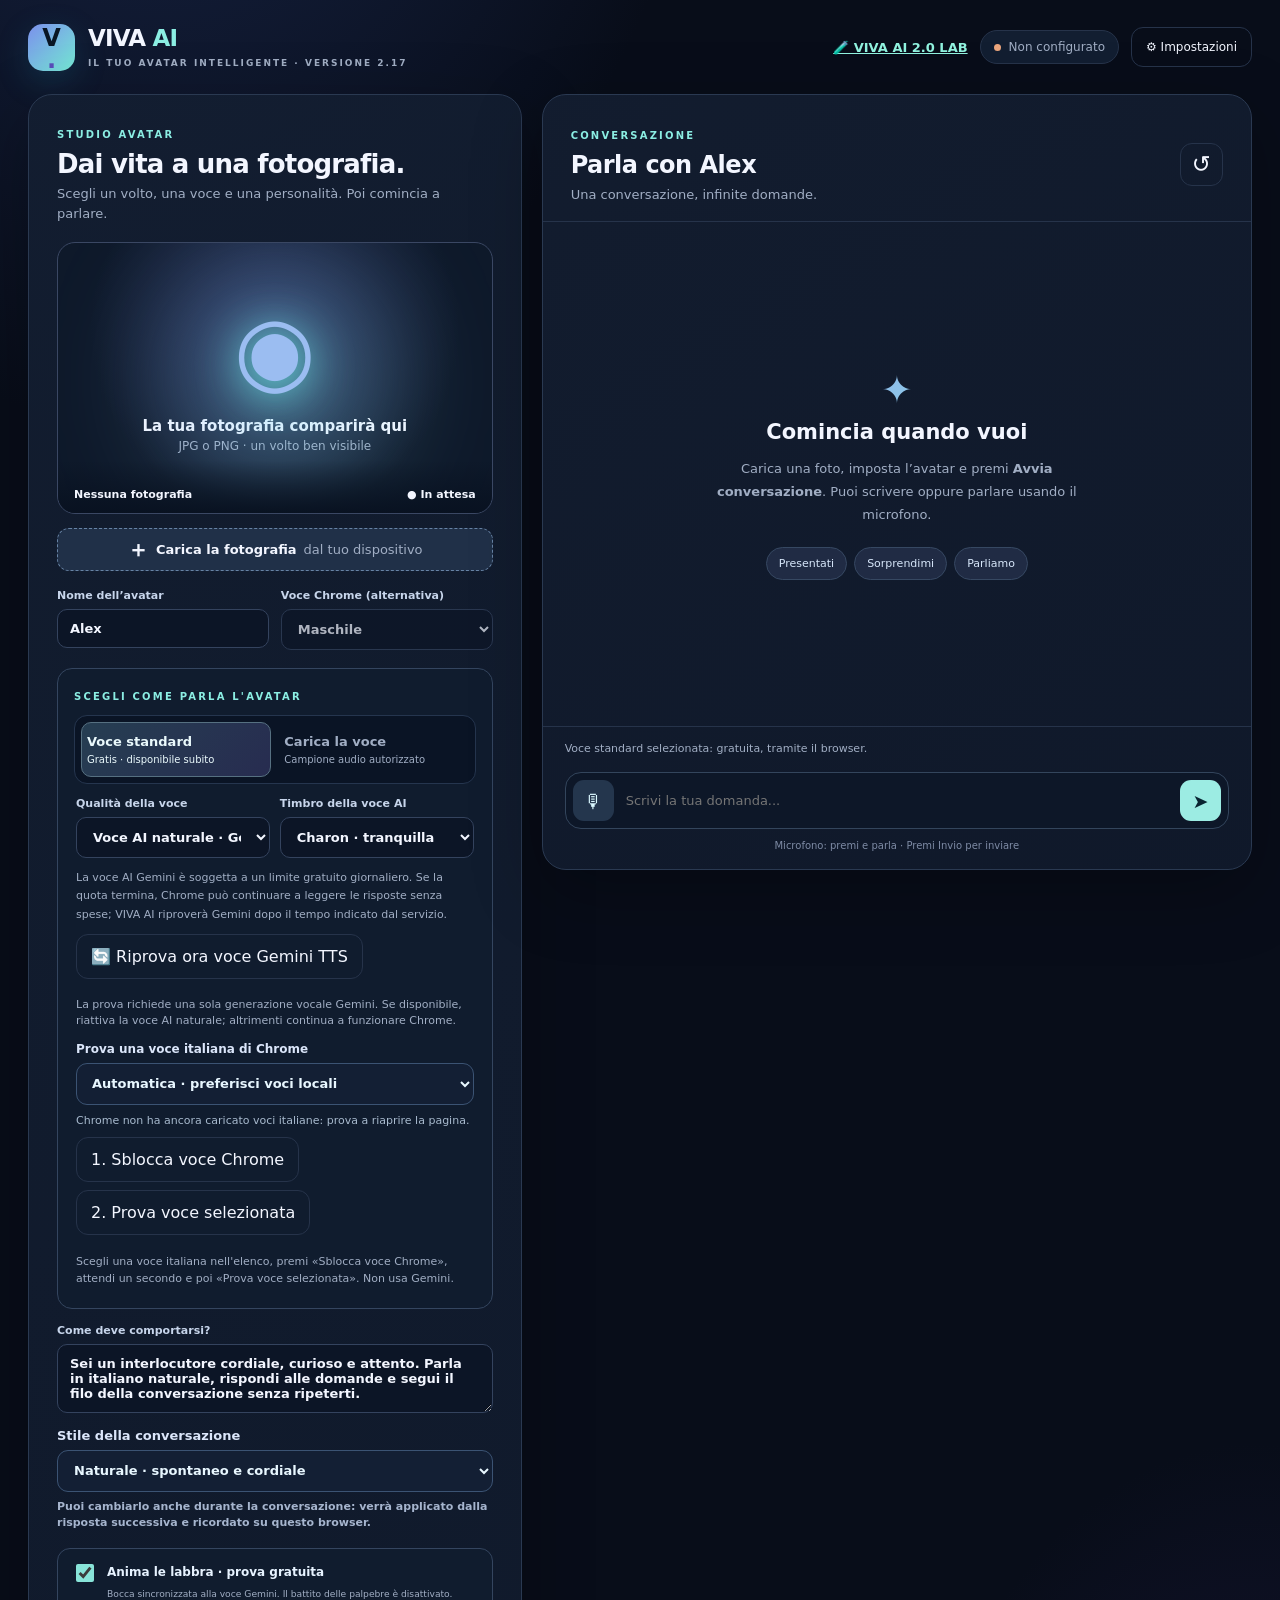
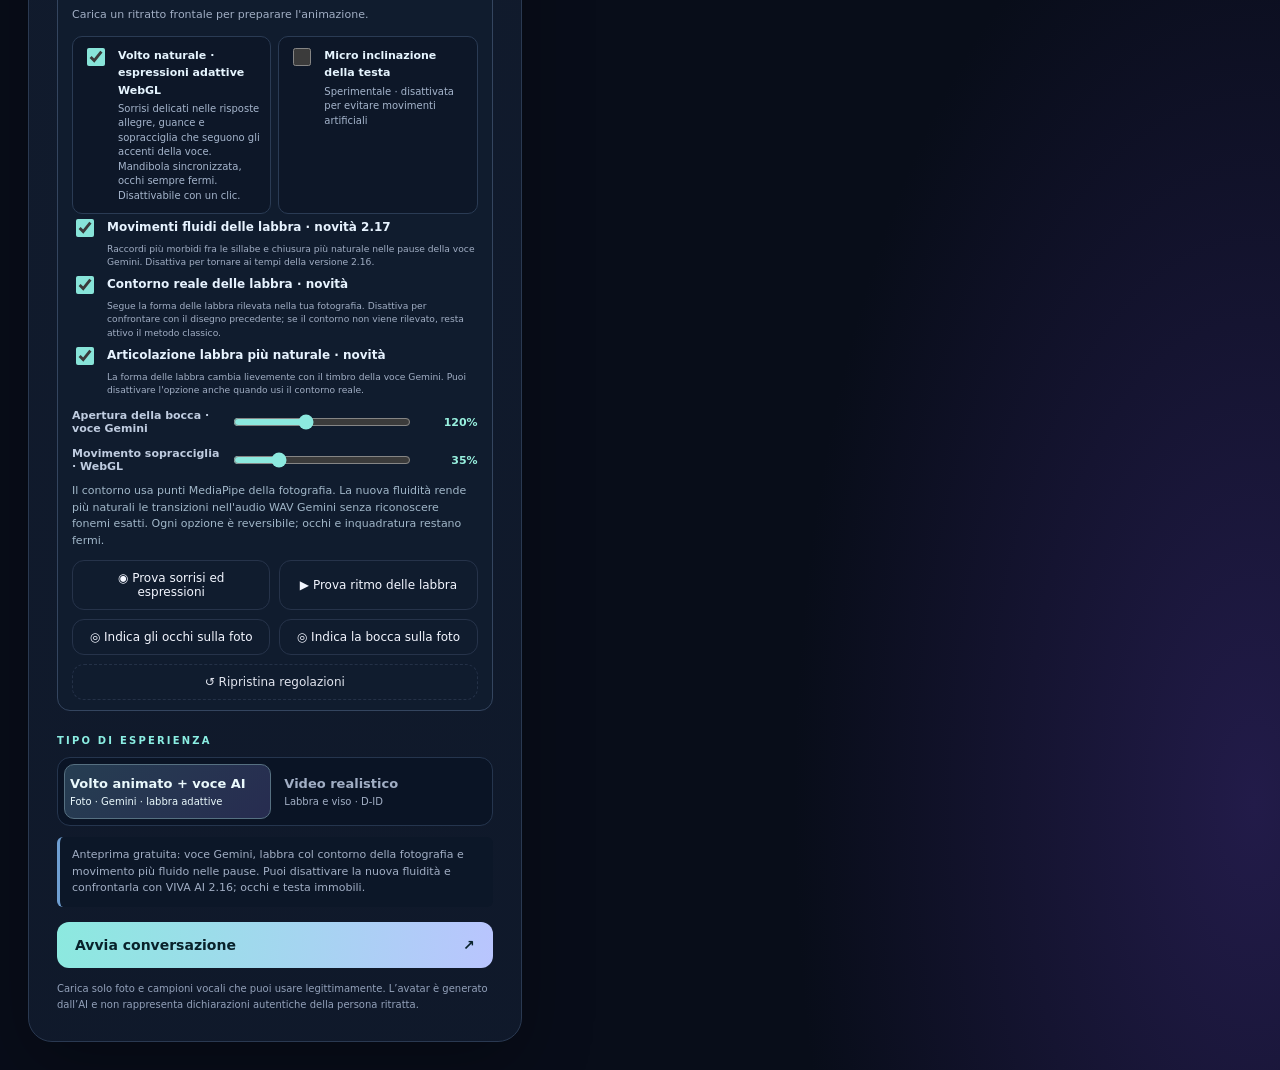
==== index.html @ f9f15572 "VIVA AI 2.17: add fluid lips switch, clarify pause behavior and safe comparison with 2.16" ====
<!doctype html>
<html lang="it">
<head>
  <meta charset="utf-8">
  <meta name="viewport" content="width=device-width,initial-scale=1">
  <meta name="theme-color" content="#0b1223">
  <meta name="description" content="VIVA AI: crea il tuo avatar da una fotografia e conversaci in italiano.">
  <title>VIVA AI 2.17 · Il tuo avatar intelligente</title>
  <link rel="stylesheet" href="styles.css?v=2170">
</head>
<body>
  <div class="app-shell">
    <header class="topbar">
      <div class="brand"><div class="brand-mark">V<span>·</span></div><div><b>VIVA<span> AI</span></b><small>IL TUO AVATAR INTELLIGENTE · VERSIONE 2.17</small></div></div>
      <div class="top-right"><a href="./viva2.html?v=201" title="Apri il laboratorio sperimentale gratuito VIVA AI 2.0" style="color:#91f3df;font-weight:800;font-size:13px;white-space:nowrap">🧪 VIVA AI 2.0 LAB</a><span class="chip"><span class="dot"></span><span id="connection-label">Non configurato</span></span><button class="ghost compact" id="settings-button" type="button" aria-controls="settings-panel">⚙ Impostazioni</button></div>
    </header>
    <main class="workspace">
      <section class="studio-panel">
        <div class="section-heading"><div><span class="eyebrow">STUDIO AVATAR</span><h1>Dai vita a una fotografia.</h1><p>Scegli un volto, una voce e una personalità. Poi comincia a parlare.</p></div></div>
        <div class="photo-frame" id="photo-frame">
          <div id="avatar-placeholder" class="avatar-placeholder"><div class="placeholder-glow"></div><div class="avatar-symbol">◉</div><p>La tua fotografia comparirà qui</p><span>JPG o PNG · un volto ben visibile</span></div>
          <img id="avatar-photo" alt="Fotografia dell'avatar selezionato" hidden>
          <canvas id="avatar-canvas" aria-label="Animazione 2D delle labbra dell’avatar" hidden></canvas>
          <div id="brow-motion-layer" class="brow-motion-layer" hidden aria-hidden="true"></div>
          <video id="agent-video" autoplay playsinline hidden></video>
          <div id="eye-diagnostic-overlay" class="eye-diagnostic-overlay" hidden aria-hidden="true"></div>
          <div id="face-select-layer" class="face-select-layer" hidden aria-label="Seleziona punti del volto sulla foto">
            <span id="face-select-prompt" class="face-select-prompt">Clicca sul volto</span>
            <span id="face-select-markers" class="face-select-markers" aria-hidden="true"></span>
          </div>
          <div class="live-tag" id="live-tag" hidden>● VIDEO LIVE</div>
          <div class="frame-bottom"><span id="avatar-state">Nessuna fotografia</span><span id="audio-state" aria-live="polite">● In attesa</span></div>
        </div>
        <label class="upload-button" for="photo-input"><span>＋</span> Carica la fotografia <span class="subtle">dal tuo dispositivo</span></label>
        <input id="photo-input" type="file" accept="image/jpeg,image/png" hidden>
        <div class="form-grid">
          <label class="field">Nome dell’avatar<input id="avatar-name" maxlength="50" value="Alex" placeholder="Es. Alex"></label>
          <label class="field">Voce Chrome (alternativa)<select id="voice-choice"><option value="male">Maschile</option><option value="female">Femminile</option></select></label>
        </div>
        <section class="voice-section" aria-label="Identità vocale">
          <span class="eyebrow">SCEGLI COME PARLA L'AVATAR</span>
          <div class="mode-tabs voice-tabs" role="group" aria-label="Tipo di voce">
            <button class="mode active" id="voice-standard" type="button" aria-pressed="true"><b>Voce standard</b><small>Gratis · disponibile subito</small></button>
            <button class="mode" id="voice-custom" type="button" aria-pressed="false"><b>Carica la voce</b><small>Campione audio autorizzato</small></button>
          </div>
          <div id="voice-standard-panel" class="voice-standard-panel">
            <div class="form-grid">
              <label class="field">Qualità della voce
                <select id="voice-engine"><option value="gemini" selected>Voce AI naturale · Gemini</option><option value="browser">Voce del browser · Chrome</option></select>
              </label>
              <label class="field">Timbro della voce AI
                <select id="ai-voice-choice">
                  <option value="Charon" selected>Charon · tranquilla</option>
                  <option value="Gacrux">Gacrux · matura</option>
                  <option value="Sulafat">Sulafat · calda</option>
                  <option value="Kore">Kore · decisa</option>
                  <option value="Puck">Puck · vivace</option>
                </select>
              </label>
            </div>
            <div class="voice-help">La voce AI Gemini è soggetta a un limite gratuito giornaliero. Se la quota termina, Chrome può continuare a leggere le risposte senza spese; VIVA AI riproverà Gemini dopo il tempo indicato dal servizio.</div>
            <div id="tts-quota-status" class="voice-help" role="status" aria-live="polite" hidden></div>
            <div class="gemini-tts-recheck">
              <button type="button" class="ghost" id="retry-gemini-tts">🔄 Riprova ora voce Gemini TTS</button>
              <div id="gemini-tts-test-result" class="voice-help" role="status" aria-live="polite">La prova richiede una sola generazione vocale Gemini. Se disponibile, riattiva la voce AI naturale; altrimenti continua a funzionare Chrome.</div>
            </div>
            <div class="chrome-voice-check">
              <label class="field" for="chrome-voice-choice">Prova una voce italiana di Chrome
                <select id="chrome-voice-choice">
                  <option value="auto">Automatica · preferisci voci locali</option>
                  <option value="default">Predefinita Chrome · voce già provata</option>
                </select>
              </label>
              <div id="chrome-voice-count" class="voice-help">Rilevamento voci italiane in corso…</div>
              <div class="chrome-voice-actions">
                <button type="button" class="ghost" id="reset-chrome-voice">1. Sblocca voce Chrome</button>
                <button type="button" class="ghost" id="test-chrome-voice">2. Prova voce selezionata</button>
              </div>
              <div id="chrome-voice-diagnostic" class="voice-help" role="status" aria-live="polite">Scegli una voce italiana nell'elenco, premi «Sblocca voce Chrome», attendi un secondo e poi «Prova voce selezionata». Non usa Gemini.</div>
            </div>
          </div>
          <div id="voice-custom-panel" class="voice-custom-panel" hidden>
            <label class="upload-button voice-upload" for="voice-file"><span>♫</span> Carica audio WAV o MP3 <span class="subtle">max 8 MB</span></label>
            <input id="voice-file" type="file" accept=".wav,.mp3,audio/wav,audio/x-wav,audio/mpeg" hidden>
            <div class="voice-sample-info" id="voice-sample-info">Scegli un campione di voce chiaro, senza musica, preferibilmente di 6–15 secondi.</div>
            <audio id="voice-preview" controls preload="metadata" hidden aria-label="Ascolta il campione vocale"></audio>
            <label class="consent-line"><input type="checkbox" id="voice-consent"><span>Dichiaro che la voce è mia o che la persona mi ha autorizzato esplicitamente a riprodurla con un'AI. Non la userò per ingannare o impersonare altre persone.</span></label>
            <div class="voice-help" id="voice-clone-status">La clonazione richiede un motore vocale Chatterbox collegato al Worker. Il caricamento e l'ascolto del campione sono già disponibili gratuitamente.</div>
          </div>
        </section>
        <label class="field personality-field">Come deve comportarsi?<textarea id="personality" rows="3" maxlength="900" placeholder="Es. cordiale, curioso, brillante e spiritoso">Sei un interlocutore cordiale, curioso e attento. Parla in italiano naturale, rispondi alle domande e segui il filo della conversazione senza ripeterti.</textarea></label>
        <label class="field conversation-style-field" for="conversation-style">
          <span>Stile della conversazione</span>
          <select id="conversation-style" aria-label="Stile della conversazione">
            <option value="natural">Naturale · spontaneo e cordiale</option>
            <option value="lively">Vivace · espressivo e spiritoso</option>
            <option value="concise">Sintetico · diretto e chiaro</option>
          </select>
          <small>Puoi cambiarlo anche durante la conversazione: verrà applicato dalla risposta successiva e ricordato su questo browser.</small>
        </label>
        <div class="photo-motion-settings">
          <label class="consent-line motion-checkbox"><input type="checkbox" id="photo-motion-enabled" checked><span><b>Anima le labbra · prova gratuita</b><small>Bocca sincronizzata alla voce Gemini. Il battito delle palpebre è disattivato.</small></span></label>
          <div class="voice-help" id="photo-motion-status" role="status">Carica un ritratto frontale per preparare l'animazione.</div>
          <div class="face-options">
            <label class="consent-line face-option">
              <input type="checkbox" id="expression-enabled" checked>
              <span><b>Volto naturale · espressioni adattive WebGL</b><small>Sorrisi delicati nelle risposte allegre, guance e sopracciglia che seguono gli accenti della voce. Mandibola sincronizzata, occhi sempre fermi. Disattivabile con un clic.</small></span>
            </label>
            <label class="consent-line face-option">
              <input type="checkbox" id="head-enabled">
              <span><b>Micro inclinazione della testa</b><small>Sperimentale · disattivata per evitare movimenti artificiali</small></span>
            </label>
          </div>
          <label class="consent-line motion-checkbox lip-articulation-option">
            <input type="checkbox" id="fluid-lips-enabled" checked>
            <span><b>Movimenti fluidi delle labbra · novità 2.17</b>
              <small>Raccordi più morbidi fra le sillabe e chiusura più naturale nelle pause della voce Gemini. Disattiva per tornare ai tempi della versione 2.16.</small>
            </span>
          </label>
          <label class="consent-line motion-checkbox lip-articulation-option">
            <input type="checkbox" id="lip-contour-enabled" checked>
            <span><b>Contorno reale delle labbra · novità</b>
              <small>Segue la forma delle labbra rilevata nella tua fotografia. Disattiva per confrontare con il disegno precedente; se il contorno non viene rilevato, resta attivo il metodo classico.</small>
            </span>
          </label>
          <label class="consent-line motion-checkbox lip-articulation-option">
            <input type="checkbox" id="lip-articulation-enabled" checked>
            <span><b>Articolazione labbra più naturale · novità</b>
              <small>La forma delle labbra cambia lievemente con il timbro della voce Gemini. Puoi disattivare l'opzione anche quando usi il contorno reale.</small>
            </span>
          </label>
          <label class="motion-sensitivity" for="motion-intensity">
            <span>Apertura della bocca · voce Gemini</span>
            <input id="motion-intensity" type="range" min="0.4" max="2.4" step="0.05" value="1.2">
            <output id="motion-intensity-label" for="motion-intensity">120%</output>
          </label>
          <label class="motion-sensitivity" for="brow-intensity">
            <span>Movimento sopracciglia · WebGL</span>
            <input id="brow-intensity" type="range" min="0" max="150" step="5" value="35">
            <output id="brow-intensity-label" for="brow-intensity">35%</output>
          </label>
          <p class="motion-settings-hint">Il contorno usa punti MediaPipe della fotografia. La nuova fluidità rende più naturali le transizioni nell'audio WAV Gemini senza riconoscere fonemi esatti. Ogni opzione è reversibile; occhi e inquadratura restano fermi.</p>
          <div class="motion-buttons">
            <button class="ghost" type="button" id="expression-test">◉ Prova sorrisi ed espressioni</button>
            <button class="ghost" type="button" id="motion-test">▶ Prova ritmo delle labbra</button>
                        <button class="ghost" type="button" id="eyes-pick">◎ Indica gli occhi sulla foto</button>
            <button class="ghost" type="button" id="motion-pick">◎ Indica la bocca sulla foto</button>
            <button class="ghost" type="button" id="motion-reset">↺ Ripristina regolazioni</button>
          </div>
        </div>
        <div class="mode-block"><span class="eyebrow">TIPO DI ESPERIENZA</span><div class="mode-tabs" role="group" aria-label="Modalità avatar"><button id="mode-basic" class="mode active" type="button" aria-pressed="true"><b>Volto animato + voce AI</b><small>Foto · Gemini · labbra adattive</small></button><button id="mode-live" class="mode" type="button" aria-pressed="false"><b>Video realistico</b><small>Labbra e viso · D-ID</small></button></div></div>
        <div class="mode-info" id="mode-info">Voce Gemini e labbra sincronizzate come prima. Aggiunta una micro-deformazione della zona inferiore del viso durante il parlato, senza muovere la fotografia nel suo insieme. Non è un video AI fotorealistico.</div>
        <button class="primary" id="start-button" type="button">Avvia conversazione <span>↗</span></button>
        <button class="ghost danger" id="stop-button" type="button" hidden>Termina conversazione</button>
        <p class="fineprint">Carica solo foto e campioni vocali che puoi usare legittimamente. L’avatar è generato dall’AI e non rappresenta dichiarazioni autentiche della persona ritratta.</p>
      </section>
      <section class="chat-panel" aria-label="Conversazione">
        <div class="chat-header"><div><span class="eyebrow">CONVERSAZIONE</span><h2>Parla con <span id="chat-name">Alex</span></h2><p id="chat-subtitle">Una conversazione, infinite domande.</p></div><div class="chat-header-actions">
          <button class="ghost" id="replay-voice" type="button" hidden title="Leggi nuovamente l’ultima risposta usando la voce Chrome">🔊 Riascolta risposta</button>
          <button class="ghost icon-button" id="clear-chat" title="Azzera la conversazione" type="button">↺</button>
        </div></div>
        <div class="chat-scroll" id="chat-scroll" role="log" aria-live="polite" aria-relevant="additions">
          <div class="intro-bubble"><div class="intro-icon">✦</div><h3>Comincia quando vuoi</h3><p>Carica una foto, imposta l’avatar e premi <b>Avvia conversazione</b>. Puoi scrivere oppure parlare usando il microfono.</p><div class="suggestions"><button type="button" data-prompt="Ciao! Presentati e dimmi cosa sai fare.">Presentati</button><button type="button" data-prompt="Raccontami una curiosità sorprendente.">Sorprendimi</button><button type="button" data-prompt="Facciamo una conversazione naturale in italiano.">Parliamo</button></div></div>
        </div>
        <div class="chat-bottom"><audio id="generated-audio" controls hidden aria-label="Riproduci la risposta generata con la voce personalizzata"></audio><div id="status-message" class="status-message" role="status">Configura Cloudflare nelle impostazioni per ottenere risposte AI.</div><form id="chat-form" class="composer"><button id="mic-button" type="button" aria-label="Parla al microfono" title="Premi e parla">🎙</button><input id="message-input" type="text" autocomplete="off" placeholder="Scrivi la tua domanda..." maxlength="2500"><button id="send-button" type="submit" aria-label="Invia messaggio">➤</button></form><p class="composer-help">Microfono: premi e parla · Premi Invio per inviare</p></div>
      </section>
    </main>
  </div>
  <div id="settings-overlay" class="overlay" hidden>
    <section id="settings-panel" class="settings-card" role="dialog" aria-modal="true" aria-labelledby="settings-heading">
      <div class="settings-heading"><div><span class="eyebrow">COLLEGAMENTO SICURO</span><h2 id="settings-heading">Impostazioni Cloudflare</h2></div><button id="settings-close" class="ghost icon-button" aria-label="Chiudi impostazioni">✕</button></div>
      <p>Le chiavi di Gemini e D-ID vanno inserite come <b>Secrets nel Worker Cloudflare</b>, non in questa pagina.</p>
      <label class="field">Indirizzo pubblico del Worker<input id="worker-url" type="url" placeholder="https://viva-ai-api.tuoaccount.workers.dev" spellcheck="false"></label>
      <label class="field">Codice di accesso al Worker<input id="access-token" type="password" placeholder="Il valore di VIVA_ACCESS_TOKEN" autocomplete="off"></label>
      <div class="settings-actions"><button class="secondary" id="test-worker" type="button">Verifica collegamento</button><button class="primary" id="save-settings" type="button">Salva</button></div>
      <div id="settings-result" class="settings-result" role="status"></div>
      <p class="fineprint">Il codice è conservato solo per questa sessione. Gemini serve per le risposte e la voce AI, D-ID è opzionale e può costare. La voce personalizzata richiede un servizio Chatterbox da collegare al Worker; nessun audio viene inviato prima di selezionare questa modalità e fare una domanda.</p>
    </section>
  </div>
  <script type="module" src="app.js?v=2170"></script>
</body>
</html>
---- styles.css ----
:root{color-scheme:dark;--bg:#080d19;--panel:#111a2b;--panel2:#0d1525;--line:#26334a;--ink:#f3f6ff;--muted:#a1aec4;--cyan:#8beee3;--purple:#ab9eff;--warn:#ffd59d;--r:20px;font-family:Inter,ui-sans-serif,system-ui,-apple-system,"Segoe UI",Arial,sans-serif}*{box-sizing:border-box}html,body{margin:0;min-height:100%}body{background:radial-gradient(ellipse 65% 55% at 12% -25%,#1d2d58 0,transparent 75%),radial-gradient(ellipse 45% 45% at 98% 90%,#221b49 0,transparent 80%),var(--bg);color:var(--ink)}button,input,select,textarea{font:inherit}button{cursor:pointer}button:disabled{opacity:.5;cursor:not-allowed}button:focus-visible,input:focus-visible,select:focus-visible,textarea:focus-visible,label.upload-button:focus-visible{outline:2px solid var(--cyan);outline-offset:3px}.app-shell{max-width:1480px;min-height:100vh;margin:auto;padding:0 28px 28px}.topbar{height:94px;display:flex;align-items:center;justify-content:space-between;gap:15px}.brand{display:flex;align-items:center;gap:13px}.brand-mark{width:47px;height:47px;display:grid;place-items:center;background:linear-gradient(135deg,#7b90ec,#74e9d4);border-radius:15px;color:#091624;font-weight:900;font-size:24px;box-shadow:0 10px 32px #1f80a33b}.brand-mark span{color:#594dba}.brand b{display:block;font-size:23px;letter-spacing:-.8px}.brand b span{color:var(--cyan)}.brand small{font-size:9px;font-weight:700;letter-spacing:2px;color:var(--muted)}.top-right{display:flex;align-items:center;gap:12px}.chip{display:flex;align-items:center;gap:8px;border:1px solid var(--line);border-radius:999px;background:#121e31;padding:9px 13px;font-size:12px;color:var(--muted)}.dot{width:7px;height:7px;background:#eca67d;border-radius:50%}.chip.ready .dot{background:#78e5ba}.ghost{background:transparent;border:1px solid var(--line);color:var(--ink);border-radius:12px;padding:12px 14px}.ghost:hover{background:#202b40}.compact{font-size:12px}.workspace{display:grid;grid-template-columns:minmax(340px,.82fr) minmax(380px,1.18fr);gap:20px;align-items:stretch}.studio-panel,.chat-panel{background:linear-gradient(148deg,#131e31e8,#101a2ce8);border:1px solid #2a3951;border-radius:24px;box-shadow:0 22px 70px #0004;min-width:0}.studio-panel{padding:28px}.eyebrow{font-size:10px;letter-spacing:2.2px;color:var(--cyan);font-weight:800}.section-heading h1{font-size:26px;letter-spacing:-.8px;margin:7px 0 5px}.section-heading p,.chat-header p{margin:0 0 19px;font-size:13px;color:var(--muted);line-height:1.5}.photo-frame{position:relative;width:100%;aspect-ratio:16/10;border-radius:18px;overflow:hidden;background:radial-gradient(circle at 50% 32%,#2b385f,#0e192a 65%);border:1px solid #3a4763}.photo-frame img,.photo-frame video{width:100%;height:100%;object-fit:cover;object-position:center 30%;display:block}.photo-frame img[hidden],.photo-frame video[hidden]{display:none}.avatar-placeholder{text-align:center;height:100%;display:flex;flex-direction:column;align-items:center;justify-content:center;position:relative;overflow:hidden}.placeholder-glow{position:absolute;width:210px;height:210px;background:linear-gradient(135deg,#8ba4ff55,#8bfff655);filter:blur(60px);border-radius:50%}.avatar-symbol{position:relative;font-size:94px;color:#9bbdf1;font-weight:100;text-shadow:0 6px 45px #6be9e6;line-height:1}.avatar-placeholder p{margin:20px 0 4px;font-weight:700;font-size:15px}.avatar-placeholder span{font-size:12px;color:var(--muted)}.frame-bottom{position:absolute;bottom:0;left:0;right:0;padding:28px 16px 12px;display:flex;justify-content:space-between;gap:10px;background:linear-gradient(transparent,#081120f2);font-size:11px;font-weight:650}.live-tag{position:absolute;top:15px;right:15px;background:#a71936dd;color:white;padding:8px 11px;border-radius:10px;font-size:10px;font-weight:800;letter-spacing:1px}.upload-button{width:100%;display:flex;align-items:center;justify-content:center;gap:7px;margin:14px 0 18px;padding:13px;background:#203048;border:1px dashed #6783a5;border-radius:12px;font-size:13px;font-weight:750;cursor:pointer;transition:.15s}.upload-button:hover{background:#2a3e5e}.upload-button>span:first-child{font-size:22px;line-height:0}.subtle{color:var(--muted);font-weight:400}.form-grid{display:grid;grid-template-columns:1fr 1fr;gap:12px}.field{display:flex;flex-direction:column;gap:7px;font-size:11px;font-weight:750;color:#c7d5eb}.field input,.field select,.field textarea{color:var(--ink);background:#0c1526;border:1px solid #34435e;outline:none;border-radius:10px;padding:11px 12px;width:100%;font-size:13px;resize:vertical;min-width:0}.field input:focus,.field textarea:focus,.field select:focus{border-color:#79c3c9}.personality-field{margin-top:15px}.mode-block{margin-top:18px}.mode-tabs{display:grid;grid-template-columns:1fr 1fr;gap:7px;margin-top:9px;background:#0a1425;padding:6px;border:1px solid #25354e;border-radius:13px}.mode{background:transparent;border:1px solid transparent;border-radius:10px;color:var(--muted);padding:11px 5px;display:flex;flex-direction:column;gap:5px}.mode b{font-size:13px}.mode small{font-size:10px}.mode.active{color:#eaf9fc;border-color:#567081;background:linear-gradient(135deg,#263e52,#272c50)}.mode-info{margin:11px 0 15px;background:#0c1728;border-left:3px solid #6f9fd2;border-radius:6px;padding:10px 12px;color:var(--muted);font-size:11px;line-height:1.5}.primary,.secondary{width:100%;border:none;border-radius:12px;font-weight:800;padding:15px 18px;font-size:14px}.primary{color:#09222b;background:linear-gradient(95deg,#8ce9df,#b9c5fe);display:flex;justify-content:space-between;align-items:center}.primary:hover{filter:brightness(1.06)}.secondary{background:#26334d;color:#ebf4ff}.danger{margin-top:10px;width:100%;color:#ffd0d2;border-color:#70434a}.fineprint{color:#93a1ba;font-size:10px;line-height:1.6;margin:13px 0 0}.chat-panel{display:flex;flex-direction:column;min-height:775px;height:calc(100vh - 124px);max-height:1120px}.chat-header{display:flex;justify-content:space-between;gap:14px;border-bottom:1px solid var(--line);padding:29px 28px 16px}.chat-header h2{font-size:24px;letter-spacing:-.5px;margin:8px 0 6px}.chat-header p{margin-bottom:0}.icon-button{width:43px;height:43px;padding:0;font-size:23px;flex-shrink:0}.chat-scroll{padding:24px 25px;flex:1;overflow:auto;display:flex;flex-direction:column;gap:18px;scroll-behavior:smooth}.intro-bubble{margin:auto;max-width:380px;text-align:center}.intro-icon{font-size:38px;background:linear-gradient(135deg,#9ea6f9,#7cddda);color:transparent;background-clip:text}.intro-bubble h3{font-size:21px;margin:8px 0}.intro-bubble p{font-size:13px;color:var(--muted);line-height:1.8}.suggestions{display:flex;flex-wrap:wrap;gap:7px;justify-content:center;margin-top:20px}.suggestions button{padding:9px 12px;background:#202b44;border:1px solid #364862;border-radius:999px;color:#d7e7fa;font-size:11px}.message{max-width:87%;border-radius:18px;padding:12px 15px;line-height:1.65;font-size:13px;white-space:pre-wrap;overflow-wrap:anywhere}.message.user{align-self:flex-end;background:linear-gradient(115deg,#587a93,#5b669c);border-bottom-right-radius:6px;color:#fff}.message.assistant{align-self:flex-start;background:#1c2a40;border:1px solid #33455f;border-bottom-left-radius:6px}.sender{font-size:10px;color:#a8f5e9;display:block;margin-bottom:5px;font-weight:850}.chat-bottom{padding:15px 22px 18px;border-top:1px solid var(--line)}.status-message{font-size:11px;color:var(--muted);min-height:21px;margin-bottom:9px}.status-message.error{color:#ffbabb}.composer{display:flex;align-items:center;gap:9px;background:#0d1728;border:1px solid #33455c;border-radius:16px;padding:7px}.composer input{min-width:0;flex:1;border:0;outline:0;color:white;background:transparent;padding:10px 3px;font-size:13px}.composer button{border:none;flex-shrink:0;width:41px;height:41px;border-radius:11px;font-size:19px}.composer #mic-button{background:#24364d;color:#dbf9ff}.composer #mic-button.listening{background:#e06073;color:white;animation:pulse 1s infinite}.composer #send-button{background:#9cece3;color:#092431}.composer-help{font-size:10px;text-align:center;color:#7e8ba5;margin:11px 0 0}@keyframes pulse{50%{box-shadow:0 0 0 9px #e0607326}}.overlay{position:fixed;inset:0;display:grid;place-items:center;background:#030917bf;backdrop-filter:blur(8px);z-index:100;padding:16px}.overlay[hidden]{display:none}.settings-card{width:min(540px,100%);max-height:94vh;overflow:auto;background:#172337;border:1px solid #41516a;border-radius:24px;padding:28px;box-shadow:0 30px 100px #000b}.settings-heading{display:flex;justify-content:space-between;gap:8px}.settings-heading h2{font-size:23px;margin:7px 0 9px}.settings-card>p{color:var(--muted);font-size:13px;line-height:1.7}.settings-card>.field{margin-top:18px}.settings-actions{display:flex;gap:11px;margin-top:22px}.settings-result{font-size:12px;color:#a8f4e1;min-height:24px;margin-top:14px;line-height:1.5}.settings-result.error{color:#ffc0c0}@media(max-width:930px){.workspace{grid-template-columns:1fr}.chat-panel{height:600px;min-height:600px}.app-shell{padding:0 16px 20px}.topbar{height:82px}.studio-panel{padding:22px}.section-heading h1{font-size:23px}}@media(max-width:500px){.topbar{gap:6px}.top-right{gap:6px}.chip{display:none}.brand-mark{width:40px;height:40px}.brand b{font-size:21px}.compact{padding:10px 9px;font-size:11px}.studio-panel,.chat-panel{border-radius:18px}.studio-panel{padding:16px}.form-grid{grid-template-columns:1fr}.chat-header{padding:20px 18px}.chat-scroll{padding:16px}.chat-bottom{padding:12px}.upload-button .subtle{display:none}.settings-card{padding:20px}.settings-actions{flex-direction:column}}

/* VIVA AI 1.1 · laboratorio voce personalizzata */
.voice-section{margin-top:18px;padding:16px;border:1px solid #34455f;border-radius:15px;background:#101c2e}
.voice-tabs{margin-top:11px}.voice-help,.voice-sample-info{font-size:11px;line-height:1.65;color:var(--muted);margin-top:11px}
.voice-custom-panel[hidden],#voice-preview[hidden],#generated-audio[hidden]{display:none}
.voice-upload{margin:13px 0 6px}.voice-sample-info{overflow-wrap:anywhere}
#voice-preview,#generated-audio{display:block;width:100%;height:43px;margin:10px 0;color-scheme:dark}
.consent-line{display:flex;align-items:flex-start;gap:10px;margin:13px 0 5px;color:#cbd8eb;font-weight:500;font-size:11px;line-height:1.55;cursor:pointer}
.consent-line input{width:18px;height:18px;flex-shrink:0;accent-color:#88e4d9;margin-top:1px}
.chat-bottom #generated-audio{margin:0 0 11px}
@media(max-width:500px){.voice-section{padding:12px}.voice-tabs .mode b{font-size:12px}.voice-tabs .mode small{font-size:9px}}

/* VIVA AI 1.2 · voce naturale Gemini */
.voice-standard-panel{padding:13px 2px 2px}
.voice-standard-panel .form-grid{gap:10px}
.voice-standard-panel .field{font-size:11px}
@media(max-width:500px){.voice-standard-panel .form-grid{grid-template-columns:1fr}}

/* VIVA AI 1.3 — anteprima labbra su fotografia */
.photo-frame #avatar-canvas{width:100%;height:100%;object-fit:cover;object-position:center 30%;display:block}
.photo-frame #avatar-canvas[hidden]{display:none}
.photo-motion-settings{margin-top:16px;border:1px solid #34455f;background:#101c2e;border-radius:13px;padding:10px 14px}
.motion-checkbox{margin:4px 0 6px}
.motion-checkbox b{display:block;color:#e7f3ff;font-size:12px}
.motion-checkbox small{display:block;margin-top:5px;color:#a1aec4;line-height:1.5}
#photo-motion-status{margin-top:6px}

/* VIVA AI 1.3.1 · Test e posizionamento manuale della bocca */
.motion-buttons{display:flex;flex-wrap:wrap;gap:9px;margin-top:11px}
.motion-buttons button{flex:1;min-width:145px;font-size:12px;padding:10px}
.photo-frame img.select-mouth{cursor:crosshair;outline:2px dashed #8beee3;outline-offset:-3px}

/* VIVA AI 1.3.2 — controllo movimenti labbra */
.motion-sensitivity{display:grid;grid-template-columns:1fr minmax(100px,1.2fr) auto;align-items:center;gap:11px;margin:12px 0 3px;color:#bfcce0;font-size:11px;font-weight:650}
.motion-sensitivity input{width:100%;accent-color:#8ce9df;cursor:pointer}
.motion-sensitivity output{font-size:11px;min-width:58px;color:#98f1df;text-align:right}
@media(max-width:500px){.motion-sensitivity{grid-template-columns:1fr auto}.motion-sensitivity input{grid-column:1/-1;grid-row:2}}

/* VIVA AI 1.4 — controlli animazione palpebre e testa */
.face-options{display:grid;grid-template-columns:1fr 1fr;gap:7px;margin-top:12px}
.face-option{background:#0d1728;border:1px solid #2a3b54;padding:10px;border-radius:10px;margin:0;min-width:0}
.face-option b{display:block;color:#e6f5ff;font-size:11px}
.face-option small{display:block;margin-top:3px;color:#a5b5cc;font-size:10px;line-height:1.45}
.face-option input{flex:0 0 auto}
@media(max-width:550px){.face-options{grid-template-columns:1fr}}

/* VIVA AI 1.4.2 — mirino interattivo sopra la foto (anche con canvas sottostante) */
.photo-frame .face-select-layer{position:absolute;inset:0;z-index:12;cursor:crosshair;touch-action:none;background:rgba(10,25,38,.10);box-shadow:inset 0 0 0 3px #86f3dfb5}
.photo-frame .face-select-layer[hidden]{display:none!important}
.photo-frame .face-select-prompt{position:absolute;top:12px;left:50%;transform:translateX(-50%);max-width:94%;width:max-content;padding:9px 13px;background:#092536e8;border:1px solid #91ebda;color:#e7fff9;border-radius:12px;font-size:12px;font-weight:800;text-align:center;pointer-events:none;z-index:2;box-shadow:0 4px 15px #0009;letter-spacing:.4px}
.photo-frame .face-select-markers{position:absolute;inset:0;pointer-events:none}
.photo-frame .face-pick-marker{position:absolute;display:grid;place-items:center;width:26px;height:26px;border:2px solid #fff;border-radius:50%;background:#1b95baae;color:#fff;transform:translate(-50%,-50%);font-size:12px;font-weight:800;box-shadow:0 0 0 3px #023d49bb}

/* VIVA AI 1.4.4 — sovrapposizione diagnostica indipendente dal canvas */
.photo-frame .eye-diagnostic-overlay{position:absolute;inset:0;z-index:11;pointer-events:none;overflow:hidden}
.photo-frame .eye-diagnostic-overlay[hidden]{display:none!important}
.eye-diagnostic-marker{
  position:absolute;display:grid;place-items:center;
  color:#e7fff6;background:#0c363b3a;border:3px solid #63ff9a;
  border-radius:50%;transform:translate(-50%,-50%);
  font-size:12px;font-weight:900;box-shadow:0 0 0 2px #0c1927a8,0 0 18px #63ff9a6c
}
.eye-diagnostic-marker::after{
  content:"";position:absolute;left:12%;right:12%;top:46%;
  border-top:4px solid #ffe392;filter:drop-shadow(0 1px 1px #173332);
  transform:scaleY(.15);
  animation:eye-diagnostic-shutter 1.45s ease-in-out 2;
}
@keyframes eye-diagnostic-shutter{
  0%,100%{top:42%;transform:scaleY(.1);opacity:.25}
  35%,55%{top:52%;transform:scaleY(2);opacity:1}
}

/* VIVA AI 1.4.5 — stato diagnostico evidente sopra il ritratto */
.photo-frame .eye-diagnostic-overlay{z-index:30;background:linear-gradient(180deg,rgba(4,30,24,.25),transparent 40%)}
.eye-diagnostic-heading{
 position:absolute;top:10px;left:50%;transform:translateX(-50%);
 z-index:4;max-width:95%;width:max-content;border:2px solid #68ffa4;
 border-radius:12px;padding:10px 14px;background:#05271ff5;
 color:#f2fff8;font-size:12px;line-height:1.3;font-weight:850;text-align:center;
 box-shadow:0 5px 25px #000a;letter-spacing:.35px;
}
.eye-diagnostic-marker{z-index:3;border-width:4px;border-color:#49ff88;background:#12452a60;box-shadow:0 0 0 3px #062d24,0 0 24px #5cff98a8}

/* VIVA AI 1.4.6 — palpebre DOM sopra il ritratto, separate dal canvas */
.photo-frame .eye-lid-layer{position:absolute;inset:0;z-index:10;pointer-events:none;overflow:hidden}
.photo-frame .eye-lid-layer[hidden]{display:none!important}
.eye-lid-patch{
 position:absolute;transform:translate(-50%,-50%) rotate(var(--eye-tilt,0rad));
 border-radius:48% 48% 44% 44% / 55% 55% 50% 50%;overflow:hidden;
 pointer-events:none;will-change:transform;
}
.eye-lid-top,.eye-lid-bottom{
 position:absolute;left:0;right:0;height:51%;opacity:1;
 box-shadow:inset 0 0 4px #00000015;
 transform:scaleY(0);will-change:transform;
}
.eye-lid-top{top:0;transform-origin:top center;border-radius:45% 45% 12% 12%}
.eye-lid-bottom{bottom:0;transform-origin:bottom center;border-radius:12% 12% 45% 45%}
.eye-lid-seam{
 position:absolute;left:7%;right:7%;top:49%;height:1px;
 background:#402c2c88;opacity:0;z-index:2;
 border-radius:100%;pointer-events:none;
}
.eye-lid-patch.blink-now .eye-lid-top{animation:viva-lid-close var(--blink-duration,245ms) ease-in-out 1 both}
.eye-lid-patch.blink-now .eye-lid-bottom{animation:viva-lid-close var(--blink-duration,245ms) ease-in-out 1 both}
.eye-lid-patch.blink-now .eye-lid-seam{animation:viva-lid-seam var(--blink-duration,245ms) ease-in-out 1 both}
@keyframes viva-lid-close{
 0%,100%{transform:scaleY(0)}
 36%,61%{transform:scaleY(1)}
}
@keyframes viva-lid-seam{
 0%,31%,66%,100%{opacity:0}
 42%,58%{opacity:.65}
}

/* VIVA AI 1.4.7 — palpebre con vera texture fotografica e contorni sfumati */
.eye-lid-patch{
  border-radius:49% 49% 48% 48% / 62% 62% 58% 58%;
  -webkit-mask-image:radial-gradient(ellipse 74% 76% at 50% 50%,#000 55%,transparent 99%);
  mask-image:radial-gradient(ellipse 74% 76% at 50% 50%,#000 55%,transparent 99%);
}
.eye-lid-top,.eye-lid-bottom{
  background-size:100% 100%;
  background-repeat:no-repeat;
  box-shadow:none;
  opacity:.98;
  filter:blur(.25px);
}
.eye-lid-top{border-radius:48% 48% 10% 10%}
.eye-lid-bottom{border-radius:10% 10% 48% 48%}
.eye-lid-seam{
  left:13%;right:13%;
  height:1px;
  background:rgba(55,36,35,.32);
}
.eye-lid-patch.blink-now .eye-lid-top,
.eye-lid-patch.blink-now .eye-lid-bottom{
  animation:viva-lid-close-147 var(--blink-duration,250ms) linear 1 both;
}
.eye-lid-patch.blink-now .eye-lid-seam{
  animation:viva-lid-seam-147 var(--blink-duration,250ms) linear 1 both;
}
@keyframes viva-lid-close-147{
  0%{transform:scaleY(0)}
  10%{transform:scaleY(.07)}
  38%,47%{transform:scaleY(1)}
  70%{transform:scaleY(.33)}
  100%{transform:scaleY(0)}
}
@keyframes viva-lid-seam-147{
  0%,32%,67%,100%{opacity:0}
  42%,50%{opacity:.42}
}

/* VIVA AI 1.5 — micro-espressioni facoltative delle sopracciglia
   Le patch utilizzano ritagli della fotografia, non una maschera di colore. */
.photo-frame .brow-motion-layer{
  position:absolute;inset:0;z-index:9;pointer-events:none;overflow:hidden;
  transform-origin:50% 50%;
}
.photo-frame .brow-motion-layer[hidden]{display:none!important}
.brow-motion-patch{
  position:absolute;pointer-events:none;
  transform:translate(-50%,-50%) rotate(var(--brow-tilt,0rad));
  background-size:100% 100%;background-repeat:no-repeat;
  opacity:.94;will-change:transform;
  border-radius:50% 50% 36% 36%;
  -webkit-mask-image:radial-gradient(ellipse at center,#000 56%,transparent 97%);
  mask-image:radial-gradient(ellipse at center,#000 56%,transparent 97%);
}
.brow-motion-patch.expression-now{
  animation:viva-brow-expression 1350ms ease-in-out 1 both;
}
@keyframes viva-brow-expression{
  0%,100%{transform:translate(-50%,-50%) rotate(var(--brow-tilt,0rad)) scale(1)}
  26%,42%{transform:translate(-50%,calc(-50% + var(--brow-shift,-1px))) rotate(var(--brow-tilt,0rad)) scaleY(1.025)}
  65%{transform:translate(-50%,-50%) rotate(var(--brow-tilt,0rad)) scale(1)}
}
.photo-frame #avatar-canvas,.photo-frame .eye-lid-layer{
  transform-origin:50% 50%;
}
/* Il test resta utilizzabile in modalità a movimento ridotto, ma senza animazioni automatiche. */
@media(prefers-reduced-motion:reduce){
  .brow-motion-patch.expression-now{animation-duration:250ms}
}

/* VIVA AI 2.4 — aiuto regolazioni persistenti */
.motion-settings-hint{font-size:11px;line-height:1.5;color:#a1b7c9;margin:10px 0 8px}
#motion-reset{border-style:dashed;opacity:.92}

/* VIVA AI 2.6 — stile di conversazione, senza alterare il layout del volto */
.conversation-style-field{display:grid;gap:7px;margin:15px 0 11px}
.conversation-style-field>span{font-size:13px;font-weight:750;color:#dbe6fa}
.conversation-style-field select{width:100%;min-height:42px;border-radius:11px;border:1px solid #3b5373;background:#131f34;color:#e8f7ff;padding:10px 12px}
.conversation-style-field small{font-size:11px;line-height:1.5;color:#a6b5ce}

/* VIVA AI 2.8 — riascolto accessibile senza ripetere richieste Gemini */
.chat-header-actions{display:flex;gap:8px;align-items:center;flex-wrap:wrap;justify-content:flex-end}
.chat-header-actions #replay-voice{font-size:12px;padding:8px 10px;white-space:nowrap}
.chat-header-actions #replay-voice[hidden]{display:none!important}
@media(max-width:530px){.chat-header-actions #replay-voice{font-size:11px;padding:7px 9px}}

/* VIVA AI 2.9 — verifica voce Chrome con risultato visibile */
.chrome-voice-check{display:grid;gap:7px;margin:11px 0 3px}
.chrome-voice-check button{justify-self:start;max-width:100%;white-space:normal;text-align:left}
.chrome-voice-check #chrome-voice-diagnostic{line-height:1.55;overflow-wrap:anywhere}

/* VIVA AI 2.10 — verifica del motore vocale in due clic distinti */
.chrome-voice-actions{display:flex;flex-wrap:wrap;gap:8px;align-items:center}
.chrome-voice-actions button{white-space:normal;text-align:left;min-height:40px}

/* VIVA AI 2.11 — elenco accessibile delle voci italiane disponibili */
.chrome-voice-check .field{display:grid;gap:7px;font-size:12px;color:#dbe6fa}
.chrome-voice-check .field select{width:100%;min-height:42px;border:1px solid #3b5373;border-radius:11px;background:#131f34;color:#e8f7ff;padding:9px 11px}
#chrome-voice-count{margin:0;font-size:11px;color:#a8bace}

/* VIVA AI 2.12 — ritenta esplicitamente Gemini TTS una sola volta */
.gemini-tts-recheck{display:grid;gap:7px;margin:10px 0 12px}
.gemini-tts-recheck button{justify-self:start;max-width:100%;white-space:normal}
.gemini-tts-recheck button:disabled{opacity:.55;cursor:wait}
#gemini-tts-test-result{line-height:1.5;overflow-wrap:anywhere}
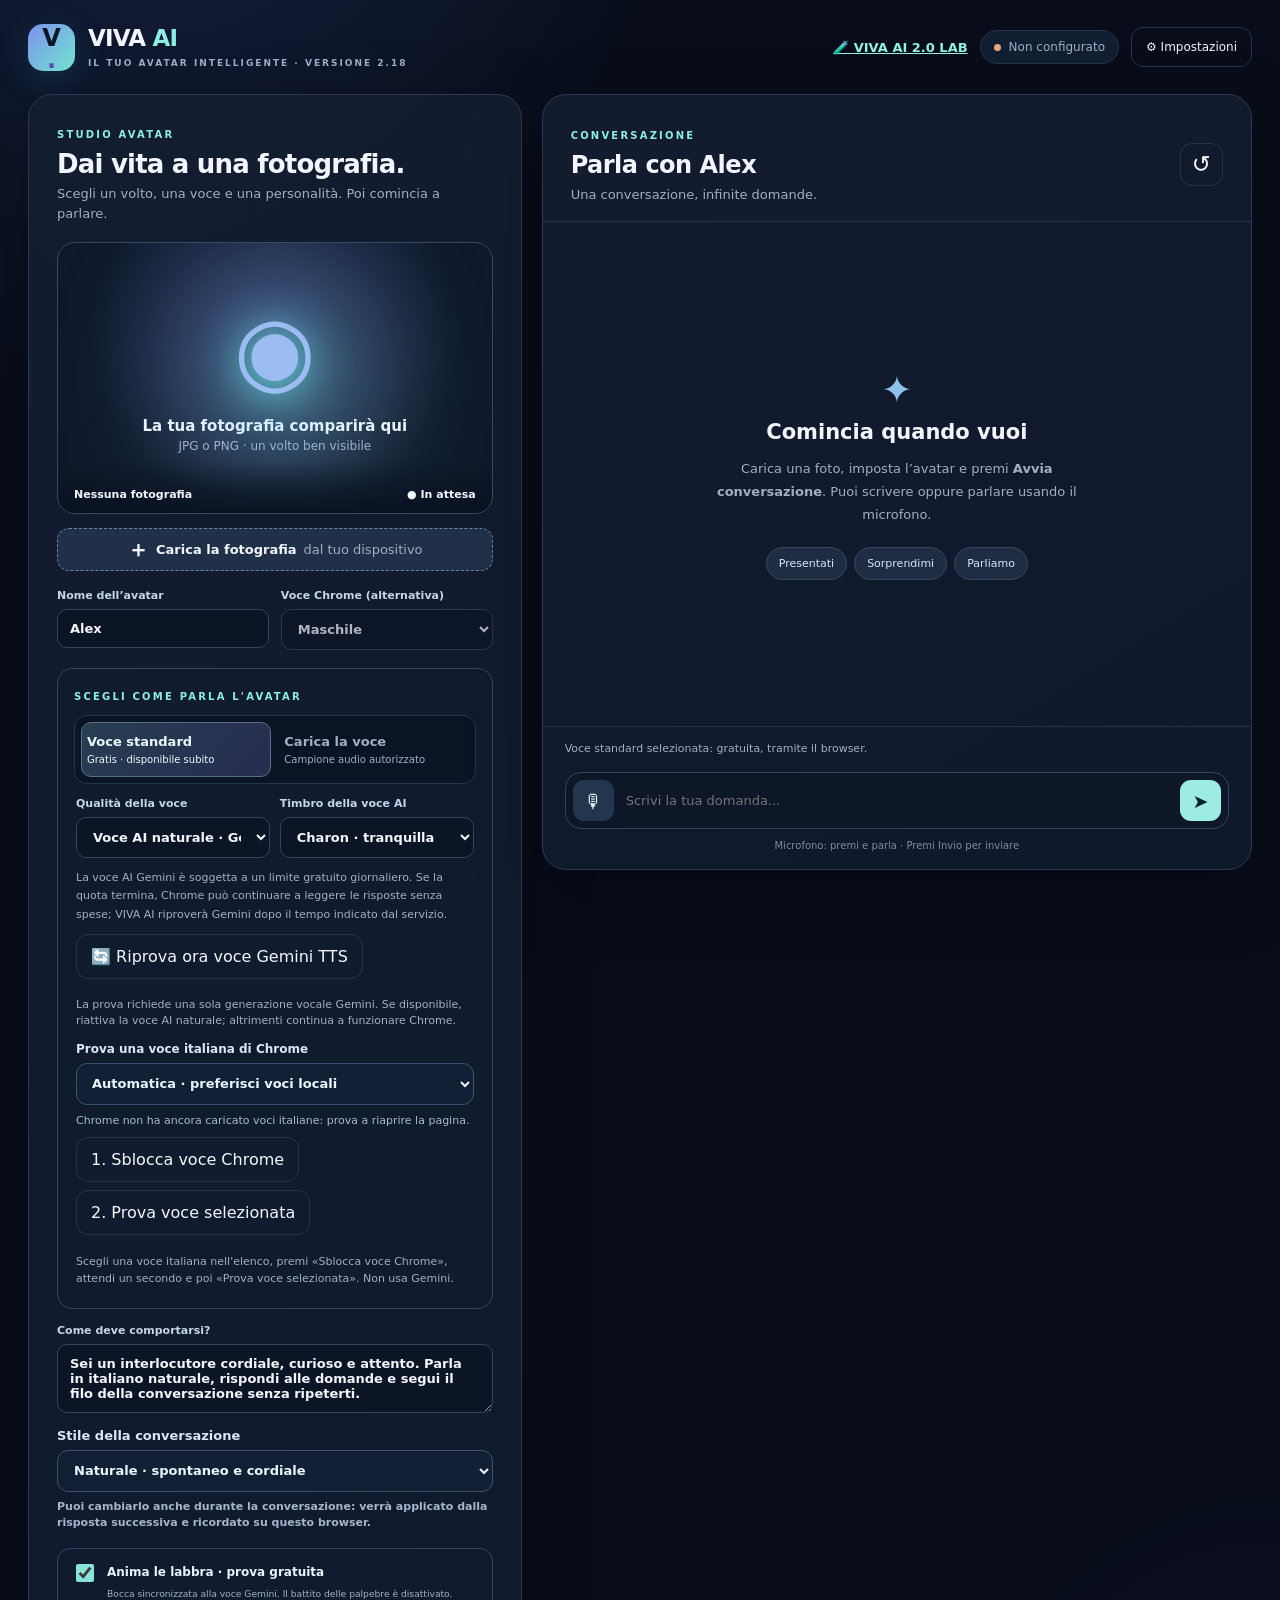
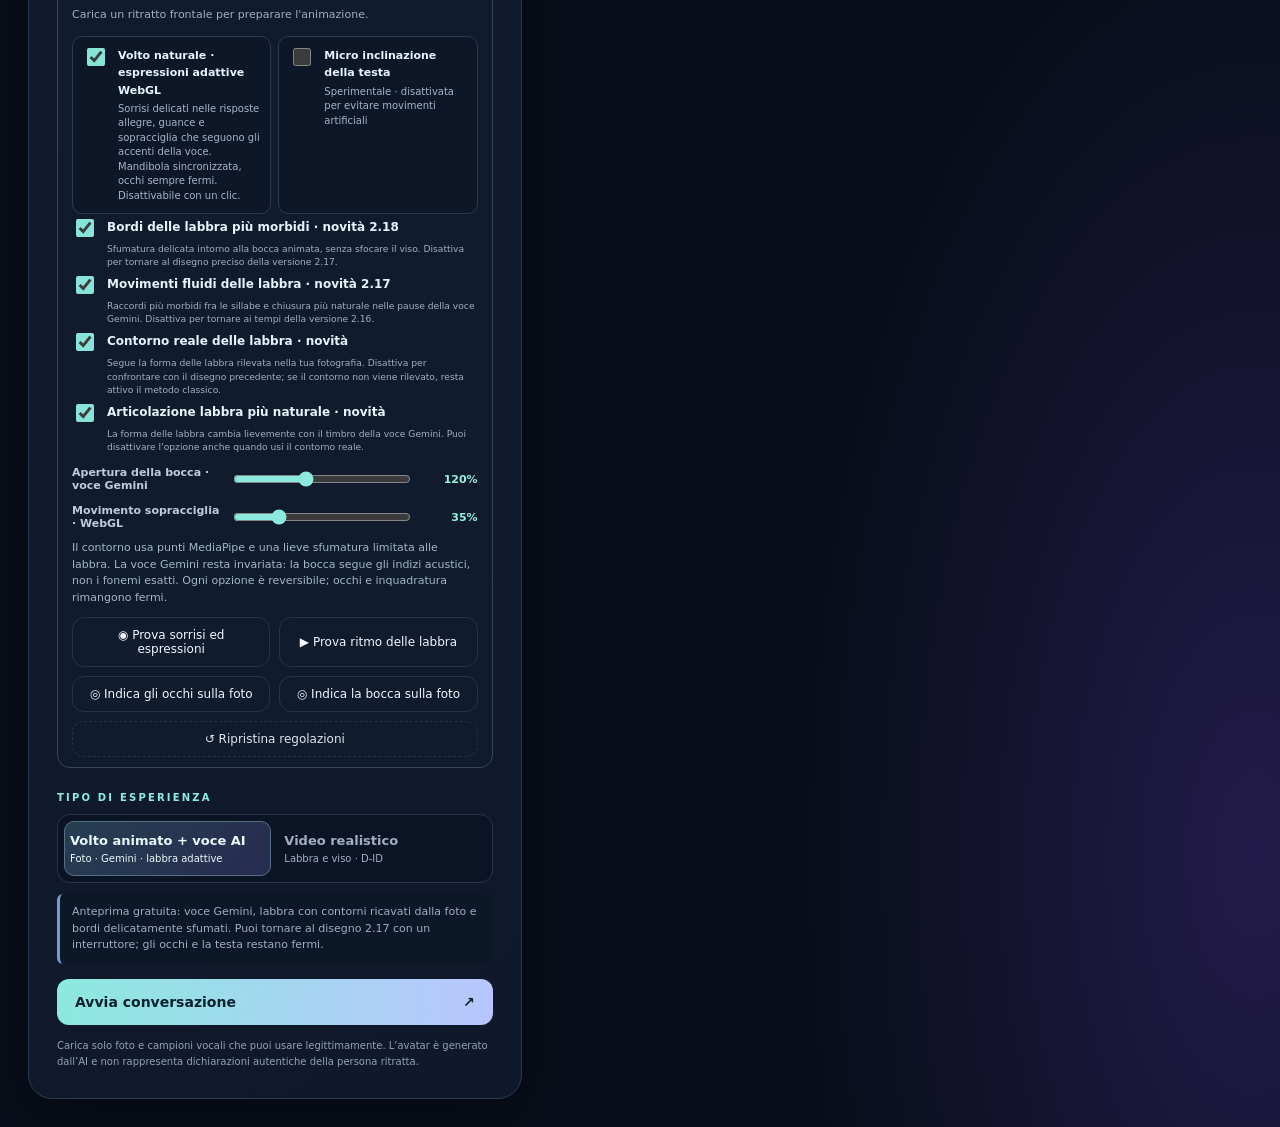
==== commit 0abe1af8: "VIVA AI 2.18: publish optional soft lip-edge blending with legacy comparison" ====
--- a/index.html
+++ b/index.html
@@ -5,13 +5,13 @@
   <meta name="viewport" content="width=device-width,initial-scale=1">
   <meta name="theme-color" content="#0b1223">
   <meta name="description" content="VIVA AI: crea il tuo avatar da una fotografia e conversaci in italiano.">
-  <title>VIVA AI 2.17 · Il tuo avatar intelligente</title>
-  <link rel="stylesheet" href="styles.css?v=2170">
+  <title>VIVA AI 2.18 · Il tuo avatar intelligente</title>
+  <link rel="stylesheet" href="styles.css?v=2180">
 </head>
 <body>
   <div class="app-shell">
     <header class="topbar">
-      <div class="brand"><div class="brand-mark">V<span>·</span></div><div><b>VIVA<span> AI</span></b><small>IL TUO AVATAR INTELLIGENTE · VERSIONE 2.17</small></div></div>
+      <div class="brand"><div class="brand-mark">V<span>·</span></div><div><b>VIVA<span> AI</span></b><small>IL TUO AVATAR INTELLIGENTE · VERSIONE 2.18</small></div></div>
       <div class="top-right"><a href="./viva2.html?v=201" title="Apri il laboratorio sperimentale gratuito VIVA AI 2.0" style="color:#91f3df;font-weight:800;font-size:13px;white-space:nowrap">🧪 VIVA AI 2.0 LAB</a><span class="chip"><span class="dot"></span><span id="connection-label">Non configurato</span></span><button class="ghost compact" id="settings-button" type="button" aria-controls="settings-panel">⚙ Impostazioni</button></div>
     </header>
     <main class="workspace">
@@ -112,6 +112,12 @@
             </label>
           </div>
           <label class="consent-line motion-checkbox lip-articulation-option">
+            <input type="checkbox" id="soft-mouth-enabled" checked>
+            <span><b>Bordi delle labbra più morbidi · novità 2.18</b>
+              <small>Sfumatura delicata intorno alla bocca animata, senza sfocare il viso. Disattiva per tornare al disegno preciso della versione 2.17.</small>
+            </span>
+          </label>
+          <label class="consent-line motion-checkbox lip-articulation-option">
             <input type="checkbox" id="fluid-lips-enabled" checked>
             <span><b>Movimenti fluidi delle labbra · novità 2.17</b>
               <small>Raccordi più morbidi fra le sillabe e chiusura più naturale nelle pause della voce Gemini. Disattiva per tornare ai tempi della versione 2.16.</small>
@@ -139,7 +145,7 @@
             <input id="brow-intensity" type="range" min="0" max="150" step="5" value="35">
             <output id="brow-intensity-label" for="brow-intensity">35%</output>
           </label>
-          <p class="motion-settings-hint">Il contorno usa punti MediaPipe della fotografia. La nuova fluidità rende più naturali le transizioni nell'audio WAV Gemini senza riconoscere fonemi esatti. Ogni opzione è reversibile; occhi e inquadratura restano fermi.</p>
+          <p class="motion-settings-hint">Il contorno usa punti MediaPipe e una lieve sfumatura limitata alle labbra. La voce Gemini resta invariata: la bocca segue gli indizi acustici, non i fonemi esatti. Ogni opzione è reversibile; occhi e inquadratura rimangono fermi.</p>
           <div class="motion-buttons">
             <button class="ghost" type="button" id="expression-test">◉ Prova sorrisi ed espressioni</button>
             <button class="ghost" type="button" id="motion-test">▶ Prova ritmo delle labbra</button>
@@ -177,6 +183,6 @@
       <p class="fineprint">Il codice è conservato solo per questa sessione. Gemini serve per le risposte e la voce AI, D-ID è opzionale e può costare. La voce personalizzata richiede un servizio Chatterbox da collegare al Worker; nessun audio viene inviato prima di selezionare questa modalità e fare una domanda.</p>
     </section>
   </div>
-  <script type="module" src="app.js?v=2170"></script>
+  <script type="module" src="app.js?v=2180"></script>
 </body>
 </html>
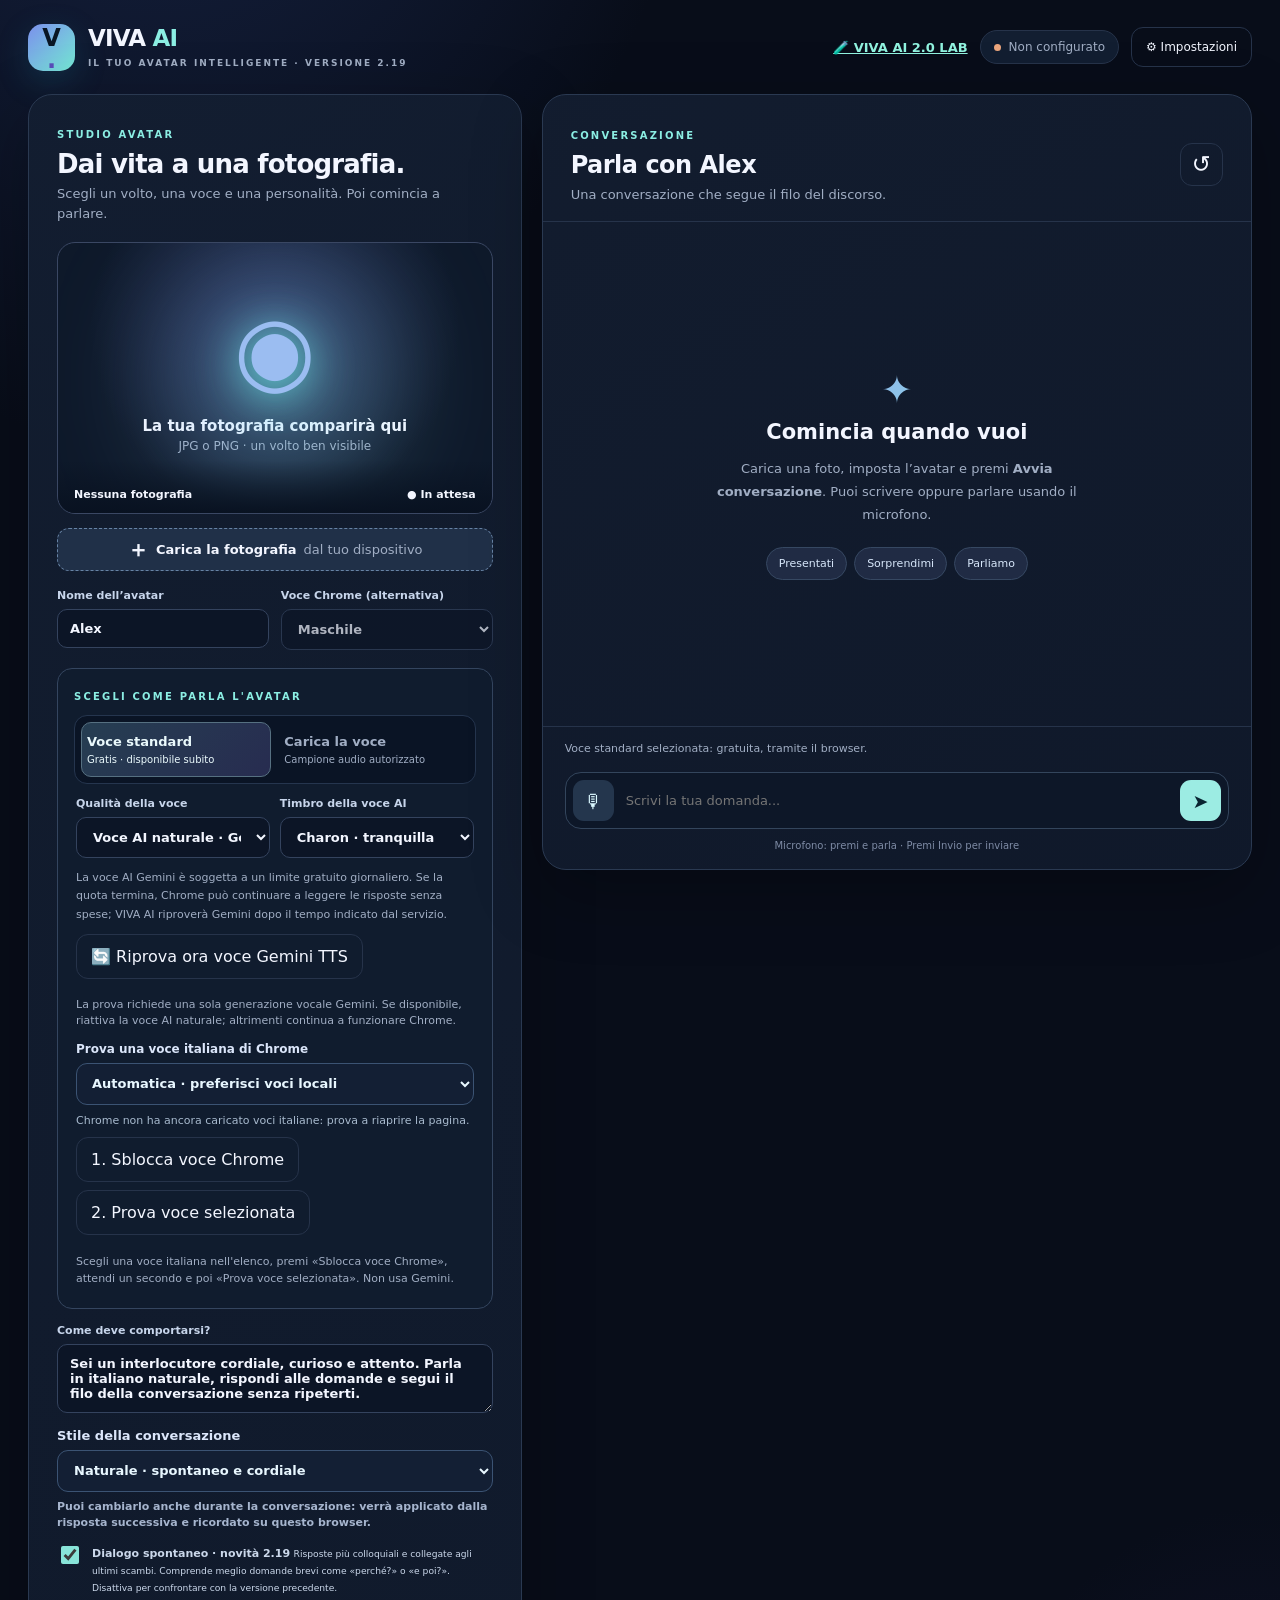
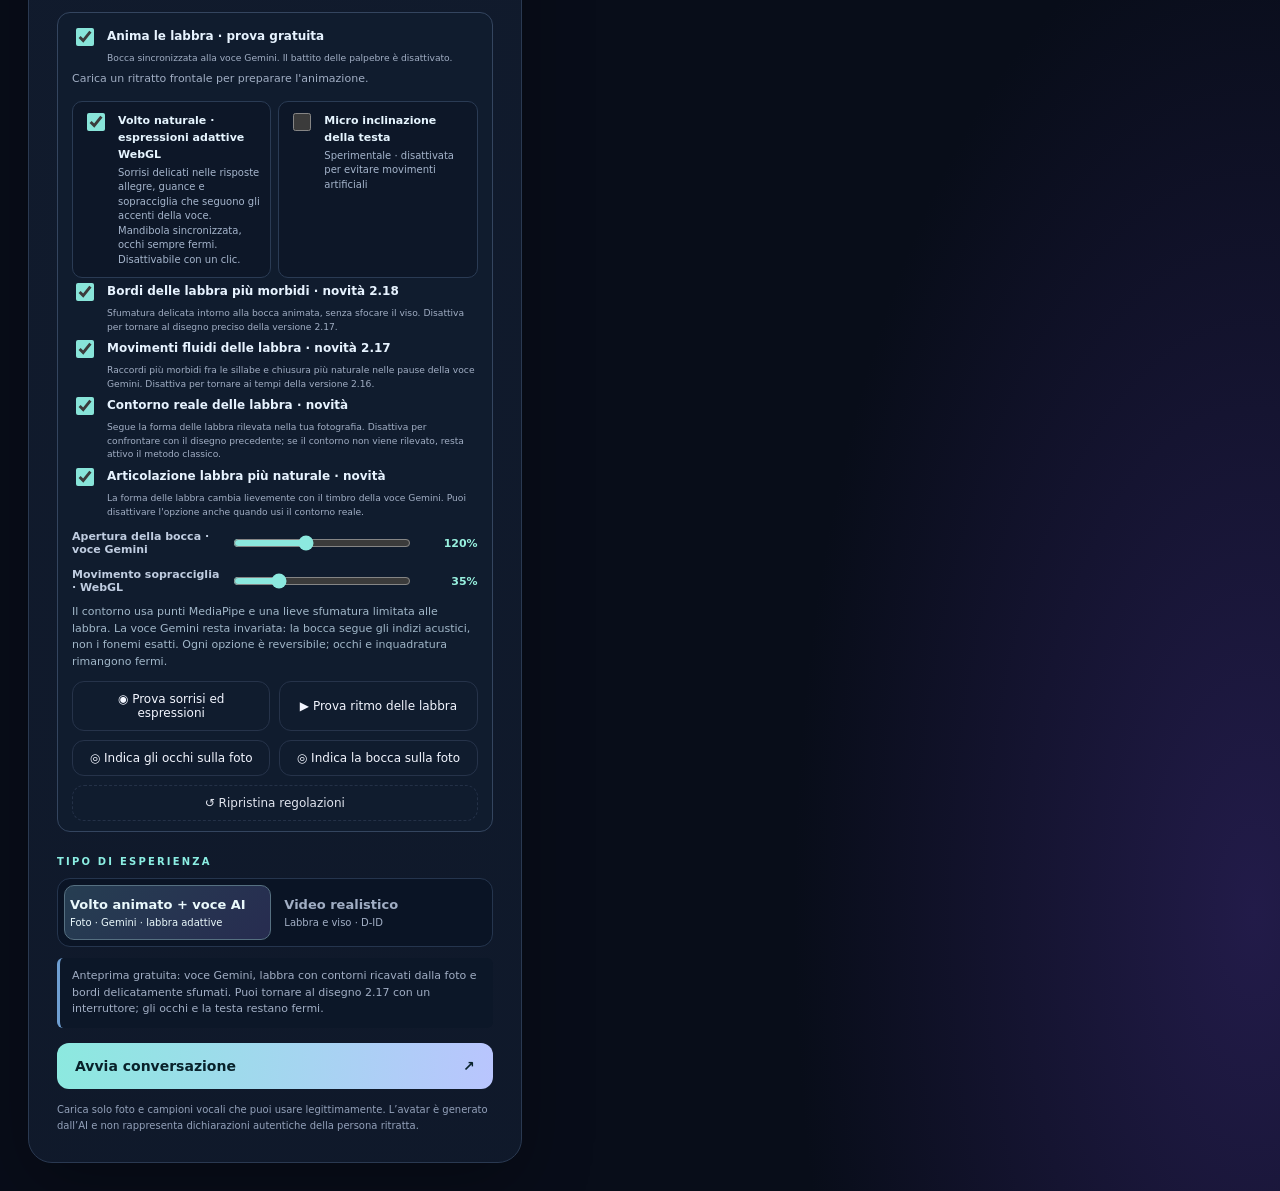
==== commit 0b49717f: "VIVA AI 2.19: show natural-dialogue option and version on UI" ====
--- a/index.html
+++ b/index.html
@@ -5,13 +5,13 @@
   <meta name="viewport" content="width=device-width,initial-scale=1">
   <meta name="theme-color" content="#0b1223">
   <meta name="description" content="VIVA AI: crea il tuo avatar da una fotografia e conversaci in italiano.">
-  <title>VIVA AI 2.18 · Il tuo avatar intelligente</title>
-  <link rel="stylesheet" href="styles.css?v=2180">
+  <title>VIVA AI 2.19 · Il tuo avatar intelligente</title>
+  <link rel="stylesheet" href="styles.css?v=2190">
 </head>
 <body>
   <div class="app-shell">
     <header class="topbar">
-      <div class="brand"><div class="brand-mark">V<span>·</span></div><div><b>VIVA<span> AI</span></b><small>IL TUO AVATAR INTELLIGENTE · VERSIONE 2.18</small></div></div>
+      <div class="brand"><div class="brand-mark">V<span>·</span></div><div><b>VIVA<span> AI</span></b><small>IL TUO AVATAR INTELLIGENTE · VERSIONE 2.19</small></div></div>
       <div class="top-right"><a href="./viva2.html?v=201" title="Apri il laboratorio sperimentale gratuito VIVA AI 2.0" style="color:#91f3df;font-weight:800;font-size:13px;white-space:nowrap">🧪 VIVA AI 2.0 LAB</a><span class="chip"><span class="dot"></span><span id="connection-label">Non configurato</span></span><button class="ghost compact" id="settings-button" type="button" aria-controls="settings-panel">⚙ Impostazioni</button></div>
     </header>
     <main class="workspace">
@@ -98,6 +98,12 @@
           </select>
           <small>Puoi cambiarlo anche durante la conversazione: verrà applicato dalla risposta successiva e ricordato su questo browser.</small>
         </label>
+        <label class="consent-line natural-dialogue-setting">
+          <input type="checkbox" id="natural-dialogue-enabled" checked>
+          <span><b>Dialogo spontaneo · novità 2.19</b>
+            <small>Risposte più colloquiali e collegate agli ultimi scambi. Comprende meglio domande brevi come «perché?» o «e poi?». Disattiva per confrontare con la versione precedente.</small>
+          </span>
+        </label>
         <div class="photo-motion-settings">
           <label class="consent-line motion-checkbox"><input type="checkbox" id="photo-motion-enabled" checked><span><b>Anima le labbra · prova gratuita</b><small>Bocca sincronizzata alla voce Gemini. Il battito delle palpebre è disattivato.</small></span></label>
           <div class="voice-help" id="photo-motion-status" role="status">Carica un ritratto frontale per preparare l'animazione.</div>
@@ -161,7 +167,7 @@
         <p class="fineprint">Carica solo foto e campioni vocali che puoi usare legittimamente. L’avatar è generato dall’AI e non rappresenta dichiarazioni autentiche della persona ritratta.</p>
       </section>
       <section class="chat-panel" aria-label="Conversazione">
-        <div class="chat-header"><div><span class="eyebrow">CONVERSAZIONE</span><h2>Parla con <span id="chat-name">Alex</span></h2><p id="chat-subtitle">Una conversazione, infinite domande.</p></div><div class="chat-header-actions">
+        <div class="chat-header"><div><span class="eyebrow">CONVERSAZIONE</span><h2>Parla con <span id="chat-name">Alex</span></h2><p id="chat-subtitle">Una conversazione che segue il filo del discorso.</p></div><div class="chat-header-actions">
           <button class="ghost" id="replay-voice" type="button" hidden title="Leggi nuovamente l’ultima risposta usando la voce Chrome">🔊 Riascolta risposta</button>
           <button class="ghost icon-button" id="clear-chat" title="Azzera la conversazione" type="button">↺</button>
         </div></div>
@@ -183,6 +189,6 @@
       <p class="fineprint">Il codice è conservato solo per questa sessione. Gemini serve per le risposte e la voce AI, D-ID è opzionale e può costare. La voce personalizzata richiede un servizio Chatterbox da collegare al Worker; nessun audio viene inviato prima di selezionare questa modalità e fare una domanda.</p>
     </section>
   </div>
-  <script type="module" src="app.js?v=2180"></script>
+  <script type="module" src="app.js?v=2190"></script>
 </body>
 </html>
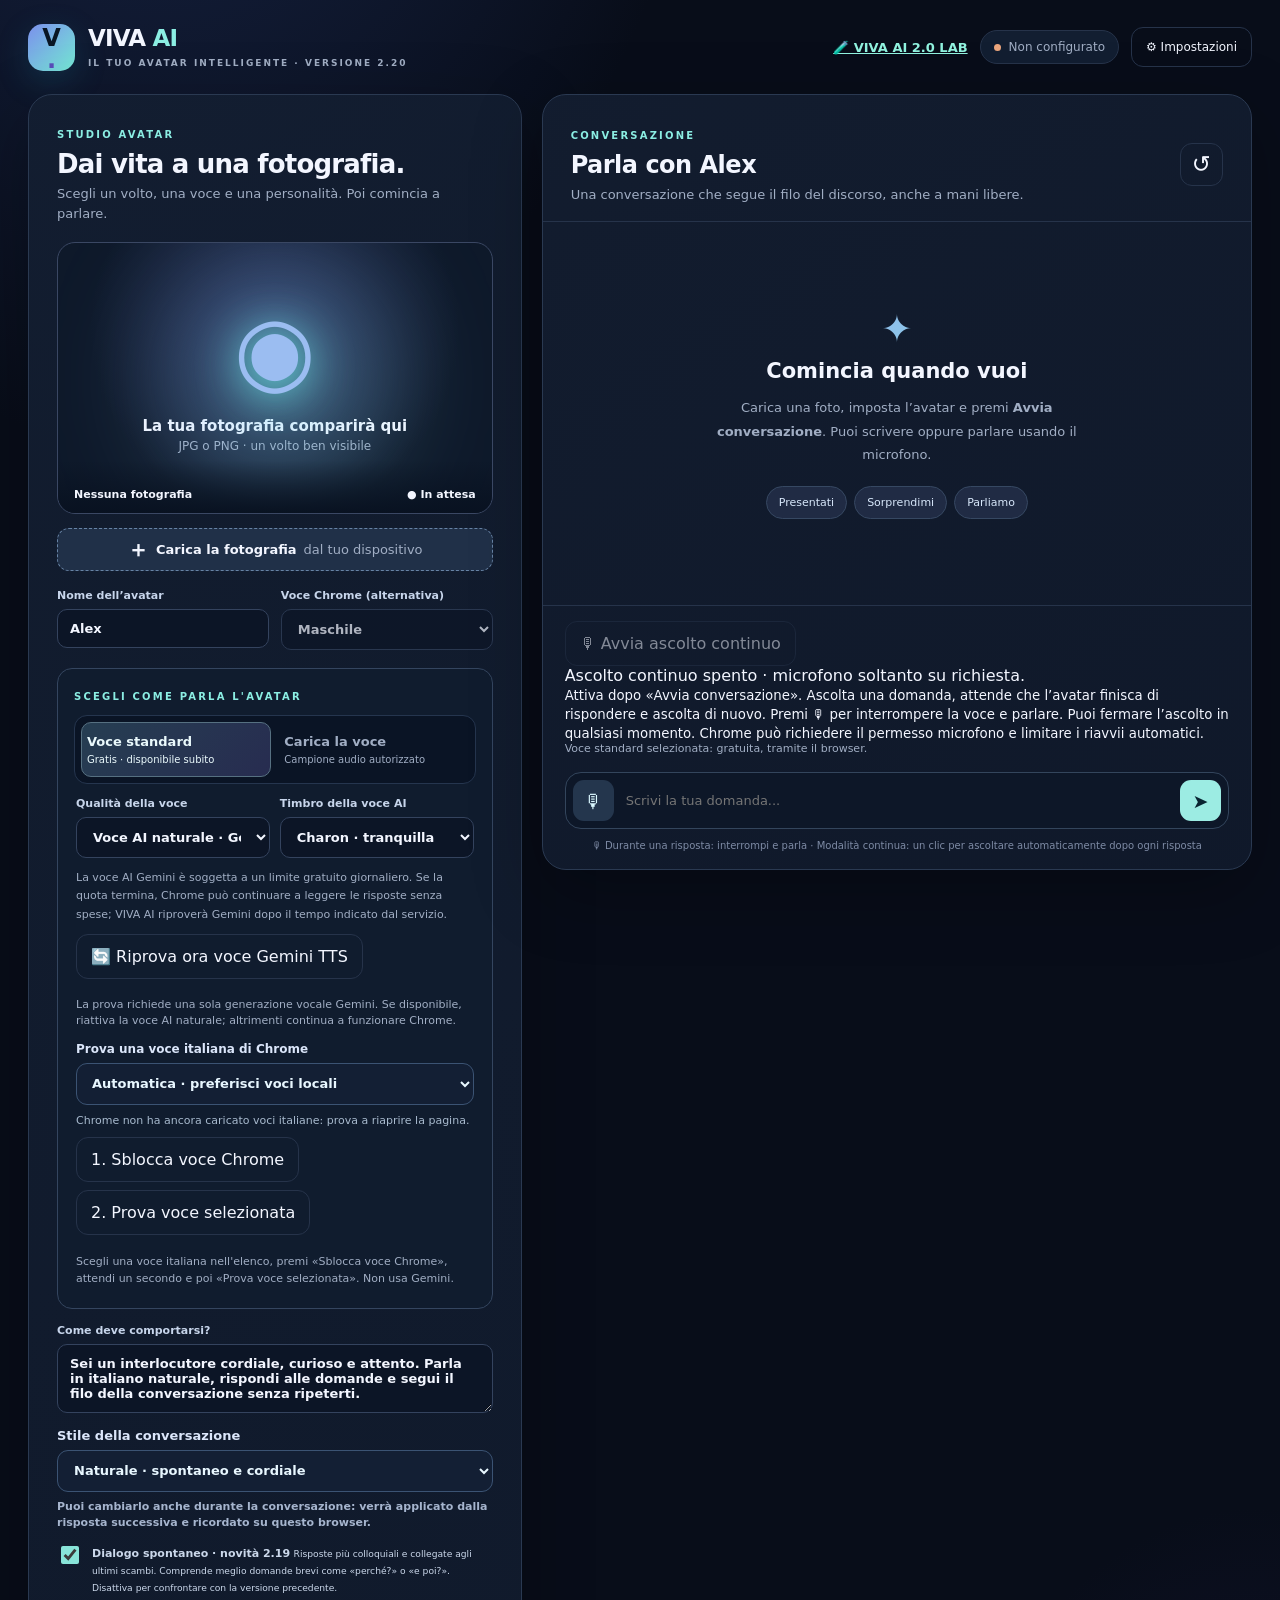
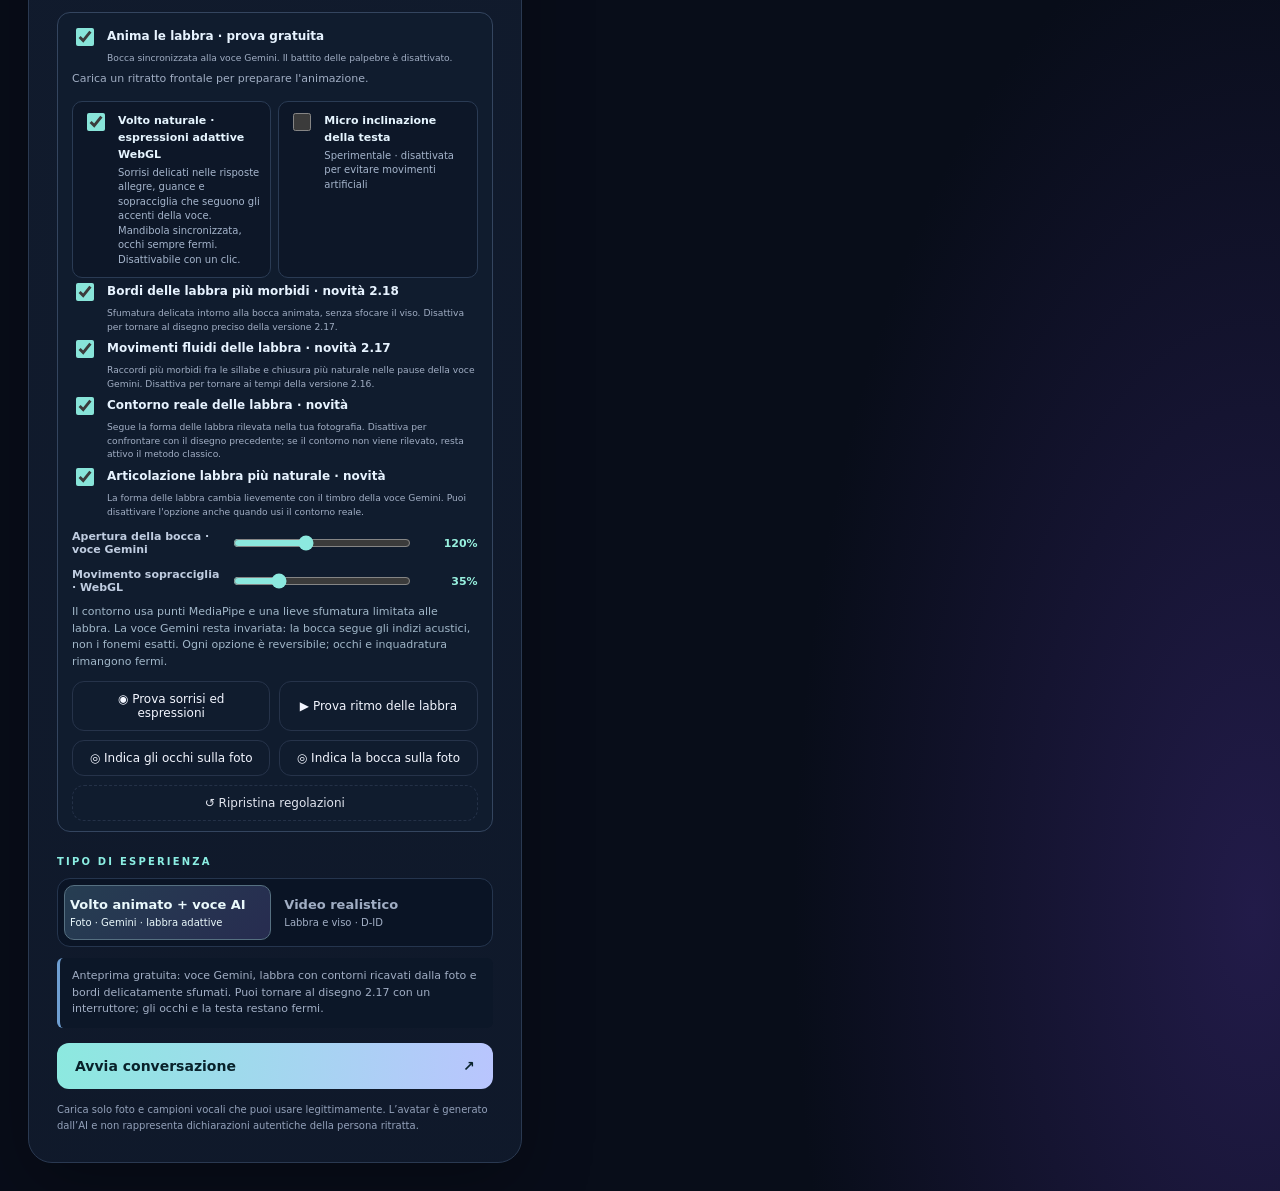
==== commit 944e54b6: "VIVA AI 2.20: hands-free chat controls, visible listening status and privacy-aware instructions" ====
--- a/index.html
+++ b/index.html
@@ -5,13 +5,13 @@
   <meta name="viewport" content="width=device-width,initial-scale=1">
   <meta name="theme-color" content="#0b1223">
   <meta name="description" content="VIVA AI: crea il tuo avatar da una fotografia e conversaci in italiano.">
-  <title>VIVA AI 2.19 · Il tuo avatar intelligente</title>
-  <link rel="stylesheet" href="styles.css?v=2190">
+  <title>VIVA AI 2.20 · Il tuo avatar intelligente</title>
+  <link rel="stylesheet" href="styles.css?v=2200">
 </head>
 <body>
   <div class="app-shell">
     <header class="topbar">
-      <div class="brand"><div class="brand-mark">V<span>·</span></div><div><b>VIVA<span> AI</span></b><small>IL TUO AVATAR INTELLIGENTE · VERSIONE 2.19</small></div></div>
+      <div class="brand"><div class="brand-mark">V<span>·</span></div><div><b>VIVA<span> AI</span></b><small>IL TUO AVATAR INTELLIGENTE · VERSIONE 2.20</small></div></div>
       <div class="top-right"><a href="./viva2.html?v=201" title="Apri il laboratorio sperimentale gratuito VIVA AI 2.0" style="color:#91f3df;font-weight:800;font-size:13px;white-space:nowrap">🧪 VIVA AI 2.0 LAB</a><span class="chip"><span class="dot"></span><span id="connection-label">Non configurato</span></span><button class="ghost compact" id="settings-button" type="button" aria-controls="settings-panel">⚙ Impostazioni</button></div>
     </header>
     <main class="workspace">
@@ -167,14 +167,20 @@
         <p class="fineprint">Carica solo foto e campioni vocali che puoi usare legittimamente. L’avatar è generato dall’AI e non rappresenta dichiarazioni autentiche della persona ritratta.</p>
       </section>
       <section class="chat-panel" aria-label="Conversazione">
-        <div class="chat-header"><div><span class="eyebrow">CONVERSAZIONE</span><h2>Parla con <span id="chat-name">Alex</span></h2><p id="chat-subtitle">Una conversazione che segue il filo del discorso.</p></div><div class="chat-header-actions">
+        <div class="chat-header"><div><span class="eyebrow">CONVERSAZIONE</span><h2>Parla con <span id="chat-name">Alex</span></h2><p id="chat-subtitle">Una conversazione che segue il filo del discorso, anche a mani libere.</p></div><div class="chat-header-actions">
           <button class="ghost" id="replay-voice" type="button" hidden title="Leggi nuovamente l’ultima risposta usando la voce Chrome">🔊 Riascolta risposta</button>
           <button class="ghost icon-button" id="clear-chat" title="Azzera la conversazione" type="button">↺</button>
         </div></div>
         <div class="chat-scroll" id="chat-scroll" role="log" aria-live="polite" aria-relevant="additions">
           <div class="intro-bubble"><div class="intro-icon">✦</div><h3>Comincia quando vuoi</h3><p>Carica una foto, imposta l’avatar e premi <b>Avvia conversazione</b>. Puoi scrivere oppure parlare usando il microfono.</p><div class="suggestions"><button type="button" data-prompt="Ciao! Presentati e dimmi cosa sai fare.">Presentati</button><button type="button" data-prompt="Raccontami una curiosità sorprendente.">Sorprendimi</button><button type="button" data-prompt="Facciamo una conversazione naturale in italiano.">Parliamo</button></div></div>
         </div>
-        <div class="chat-bottom"><audio id="generated-audio" controls hidden aria-label="Riproduci la risposta generata con la voce personalizzata"></audio><div id="status-message" class="status-message" role="status">Configura Cloudflare nelle impostazioni per ottenere risposte AI.</div><form id="chat-form" class="composer"><button id="mic-button" type="button" aria-label="Parla al microfono" title="Premi e parla">🎙</button><input id="message-input" type="text" autocomplete="off" placeholder="Scrivi la tua domanda..." maxlength="2500"><button id="send-button" type="submit" aria-label="Invia messaggio">➤</button></form><p class="composer-help">Microfono: premi e parla · Premi Invio per inviare</p></div>
+        <div class="chat-bottom"><audio id="generated-audio" controls hidden aria-label="Riproduci la risposta generata con la voce personalizzata"></audio>
+          <div class="handsfree-panel">
+            <button id="handsfree-button" class="ghost" type="button" aria-pressed="false" disabled>🎙 Avvia ascolto continuo</button>
+            <div id="handsfree-state" class="handsfree-state" role="status">Ascolto continuo spento · microfono soltanto su richiesta.</div>
+            <small>Attiva dopo «Avvia conversazione». Ascolta una domanda, attende che l’avatar finisca di rispondere e ascolta di nuovo. Premi 🎙 per interrompere la voce e parlare. Puoi fermare l’ascolto in qualsiasi momento. Chrome può richiedere il permesso microfono e limitare i riavvii automatici.</small>
+          </div>
+          <div id="status-message" class="status-message" role="status">Configura Cloudflare nelle impostazioni per ottenere risposte AI.</div><form id="chat-form" class="composer"><button id="mic-button" type="button" aria-label="Parla al microfono" title="Premi e parla">🎙</button><input id="message-input" type="text" autocomplete="off" placeholder="Scrivi la tua domanda..." maxlength="2500"><button id="send-button" type="submit" aria-label="Invia messaggio">➤</button></form><p class="composer-help">🎙 Durante una risposta: interrompi e parla · Modalità continua: un clic per ascoltare automaticamente dopo ogni risposta</p></div>
       </section>
     </main>
   </div>
@@ -189,6 +195,6 @@
       <p class="fineprint">Il codice è conservato solo per questa sessione. Gemini serve per le risposte e la voce AI, D-ID è opzionale e può costare. La voce personalizzata richiede un servizio Chatterbox da collegare al Worker; nessun audio viene inviato prima di selezionare questa modalità e fare una domanda.</p>
     </section>
   </div>
-  <script type="module" src="app.js?v=2190"></script>
+  <script type="module" src="app.js?v=2200"></script>
 </body>
 </html>
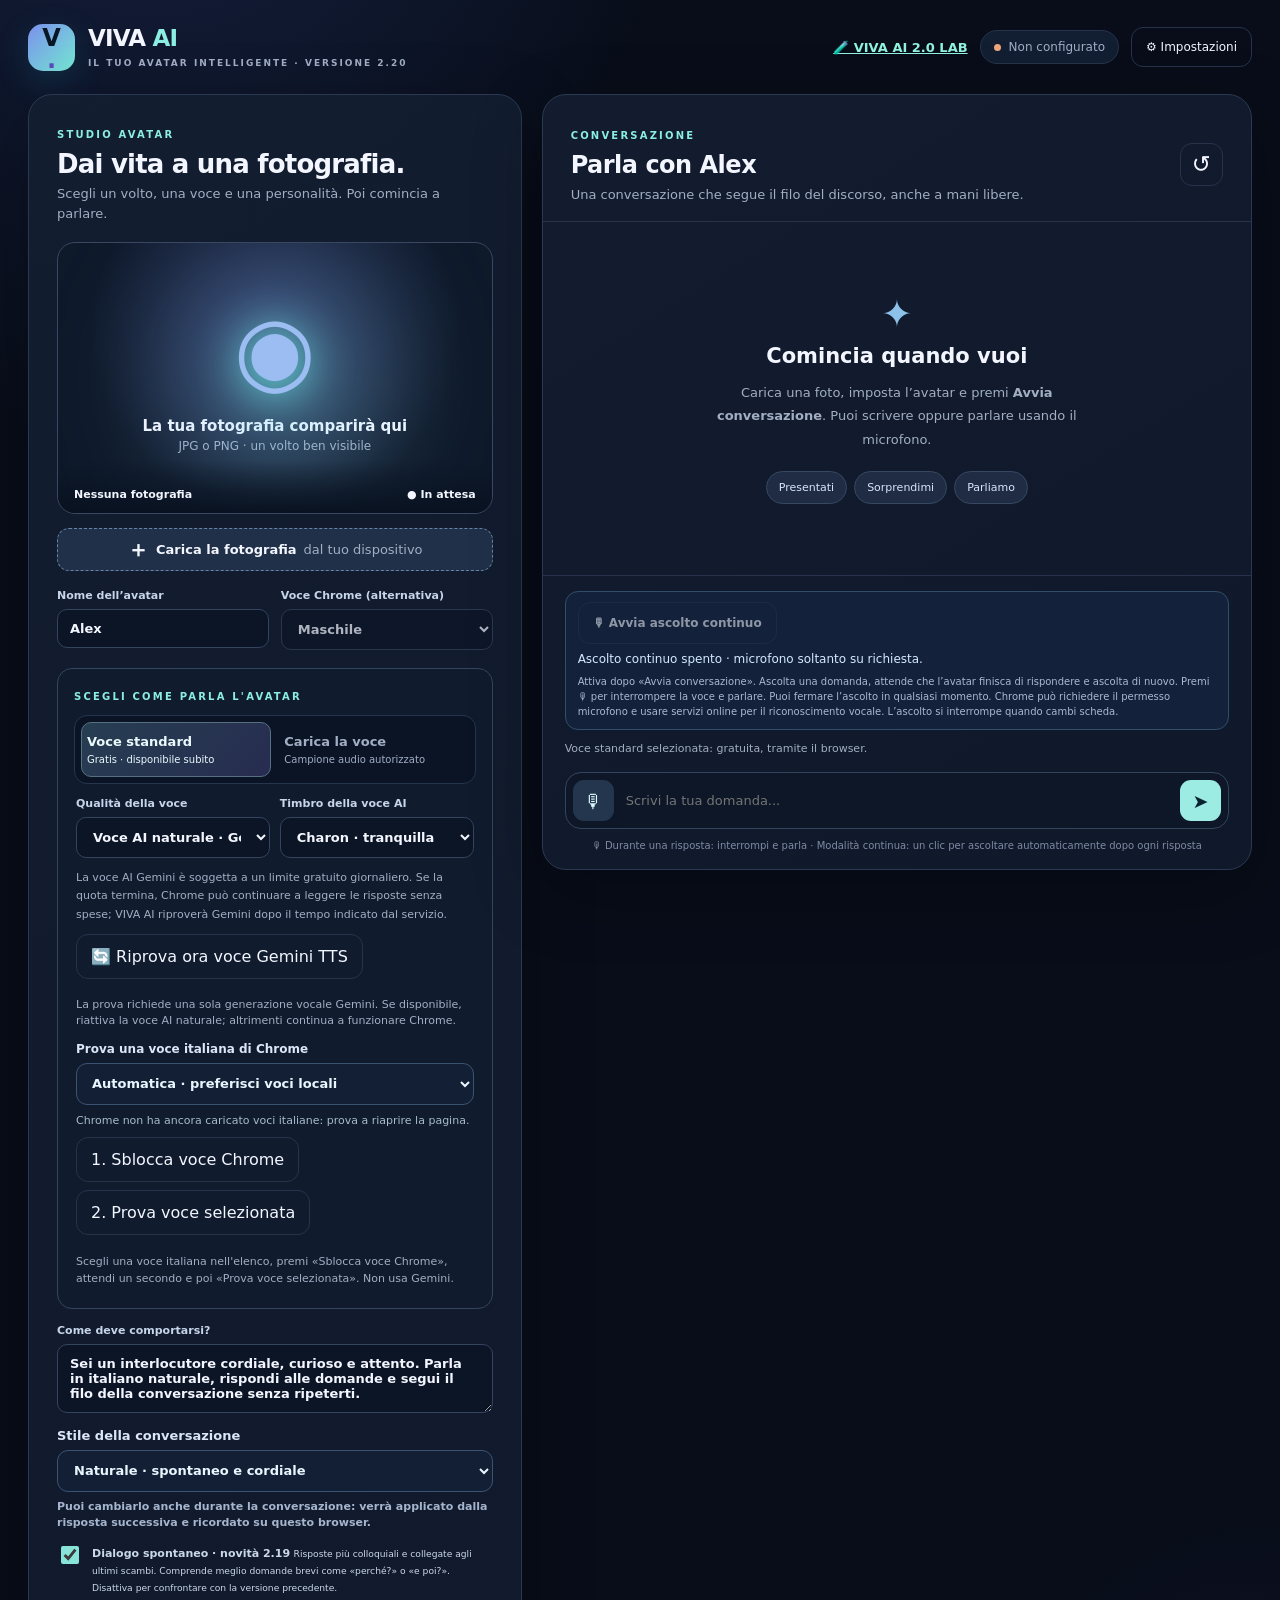
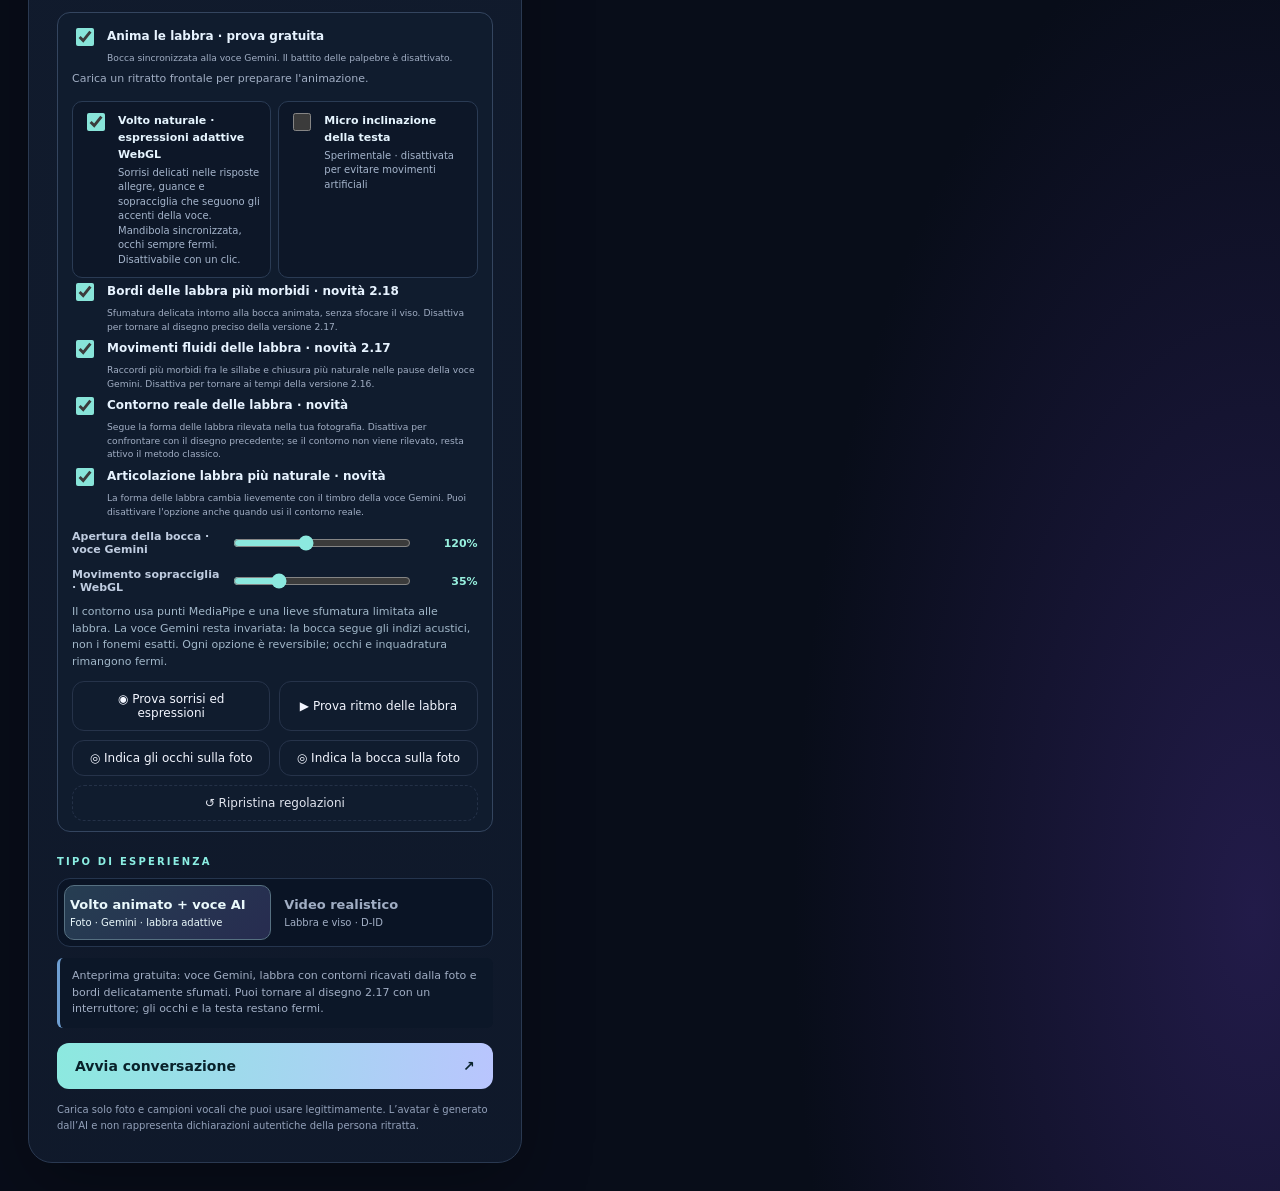
==== commit dc328f23: "VIVA AI 2.20: clarify browser speech recognition privacy and tab-visibility behavior" ====
--- a/index.html
+++ b/index.html
@@ -178,7 +178,7 @@
           <div class="handsfree-panel">
             <button id="handsfree-button" class="ghost" type="button" aria-pressed="false" disabled>🎙 Avvia ascolto continuo</button>
             <div id="handsfree-state" class="handsfree-state" role="status">Ascolto continuo spento · microfono soltanto su richiesta.</div>
-            <small>Attiva dopo «Avvia conversazione». Ascolta una domanda, attende che l’avatar finisca di rispondere e ascolta di nuovo. Premi 🎙 per interrompere la voce e parlare. Puoi fermare l’ascolto in qualsiasi momento. Chrome può richiedere il permesso microfono e limitare i riavvii automatici.</small>
+            <small>Attiva dopo «Avvia conversazione». Ascolta una domanda, attende che l’avatar finisca di rispondere e ascolta di nuovo. Premi 🎙 per interrompere la voce e parlare. Puoi fermare l’ascolto in qualsiasi momento. Chrome può richiedere il permesso microfono e usare servizi online per il riconoscimento vocale. L’ascolto si interrompe quando cambi scheda.</small>
           </div>
           <div id="status-message" class="status-message" role="status">Configura Cloudflare nelle impostazioni per ottenere risposte AI.</div><form id="chat-form" class="composer"><button id="mic-button" type="button" aria-label="Parla al microfono" title="Premi e parla">🎙</button><input id="message-input" type="text" autocomplete="off" placeholder="Scrivi la tua domanda..." maxlength="2500"><button id="send-button" type="submit" aria-label="Invia messaggio">➤</button></form><p class="composer-help">🎙 Durante una risposta: interrompi e parla · Modalità continua: un clic per ascoltare automaticamente dopo ogni risposta</p></div>
       </section>
--- a/styles.css
+++ b/styles.css
@@ -221,3 +221,11 @@
 .gemini-tts-recheck button{justify-self:start;max-width:100%;white-space:normal}
 .gemini-tts-recheck button:disabled{opacity:.55;cursor:wait}
 #gemini-tts-test-result{line-height:1.5;overflow-wrap:anywhere}
+
+/* VIVA AI 2.20 — indicatore esplicito e reversibile dell'ascolto continuo */
+.handsfree-panel{display:grid;gap:7px;background:#13223a;border:1px solid #314d6a;border-radius:13px;padding:10px 12px;margin:0 0 12px}
+.handsfree-panel button{justify-self:start;max-width:100%;min-height:42px;font-size:12px;font-weight:700;white-space:normal;text-align:left}
+.handsfree-panel button.listening{background:#174b43;border-color:#5ca99e;color:#e5fff7}
+.handsfree-panel button:disabled{opacity:.55;cursor:not-allowed}
+.handsfree-state{font-size:12px;color:#d4e9ff;line-height:1.35}
+.handsfree-panel small{font-size:10px;line-height:1.5;color:#a9b9d1}
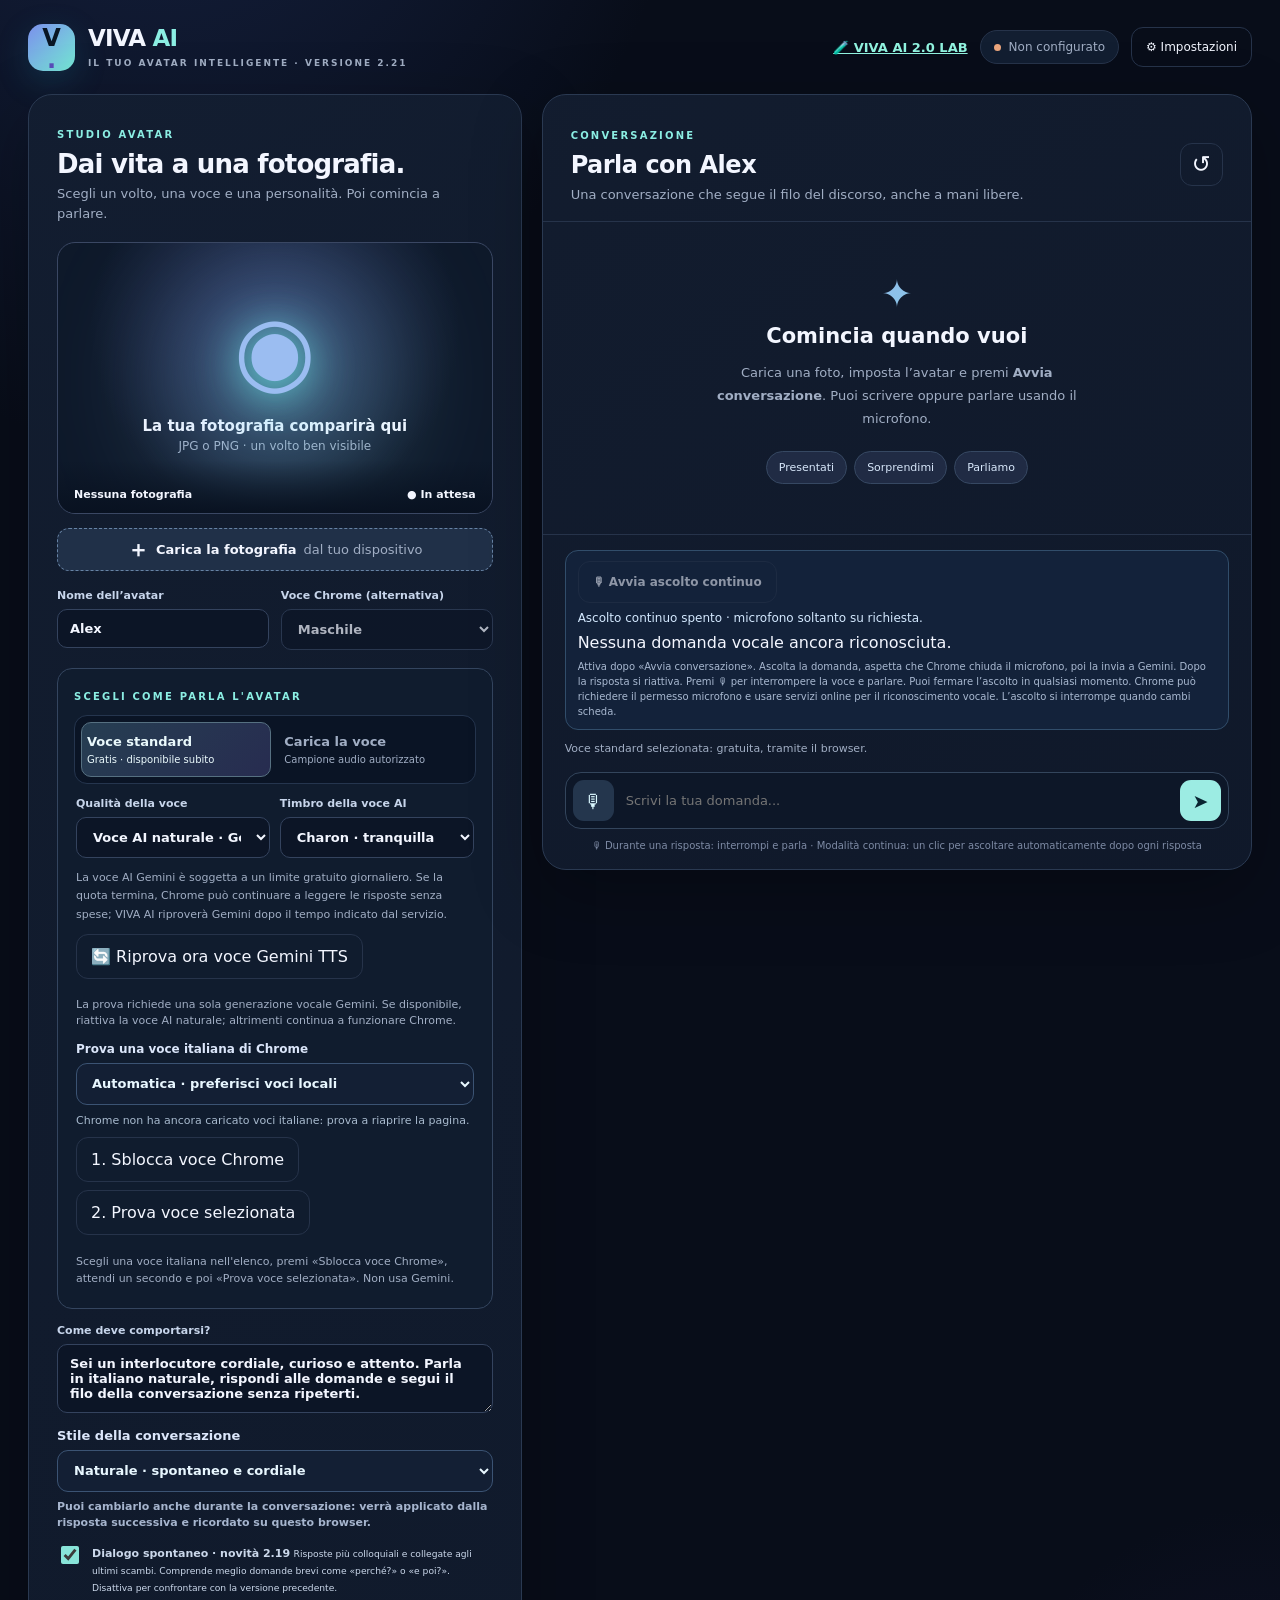
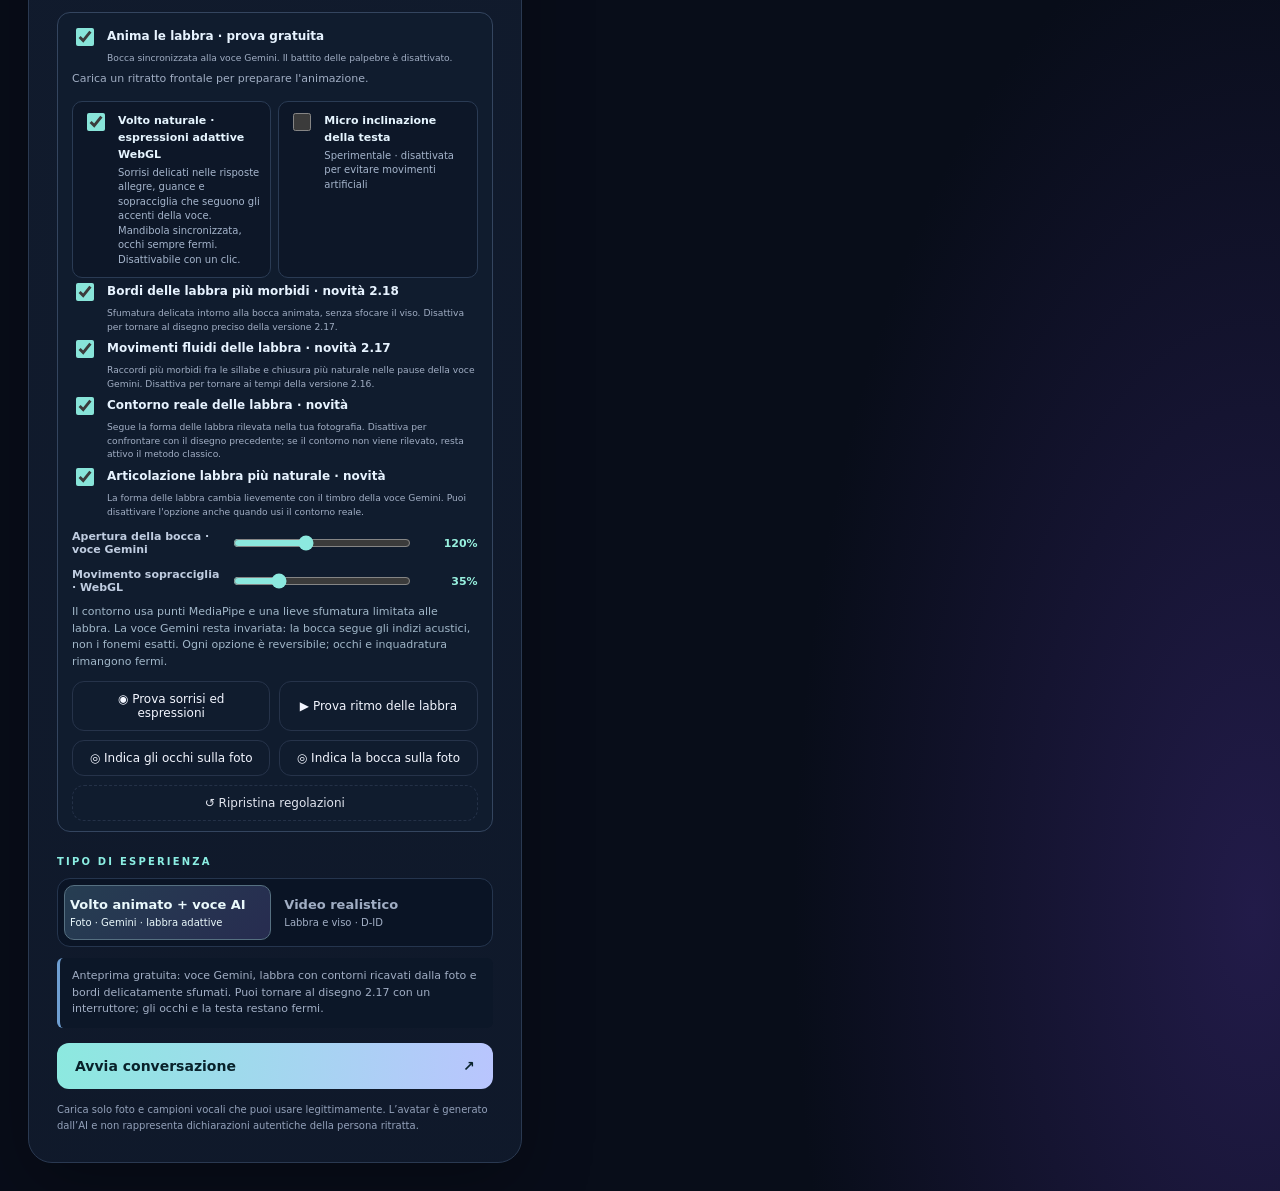
==== commit ed9eea4c: "VIVA AI 2.21: show last voice question recognized and guide multi-turn listening" ====
--- a/index.html
+++ b/index.html
@@ -5,13 +5,13 @@
   <meta name="viewport" content="width=device-width,initial-scale=1">
   <meta name="theme-color" content="#0b1223">
   <meta name="description" content="VIVA AI: crea il tuo avatar da una fotografia e conversaci in italiano.">
-  <title>VIVA AI 2.20 · Il tuo avatar intelligente</title>
-  <link rel="stylesheet" href="styles.css?v=2200">
+  <title>VIVA AI 2.21 · Il tuo avatar intelligente</title>
+  <link rel="stylesheet" href="styles.css?v=2210">
 </head>
 <body>
   <div class="app-shell">
     <header class="topbar">
-      <div class="brand"><div class="brand-mark">V<span>·</span></div><div><b>VIVA<span> AI</span></b><small>IL TUO AVATAR INTELLIGENTE · VERSIONE 2.20</small></div></div>
+      <div class="brand"><div class="brand-mark">V<span>·</span></div><div><b>VIVA<span> AI</span></b><small>IL TUO AVATAR INTELLIGENTE · VERSIONE 2.21</small></div></div>
       <div class="top-right"><a href="./viva2.html?v=201" title="Apri il laboratorio sperimentale gratuito VIVA AI 2.0" style="color:#91f3df;font-weight:800;font-size:13px;white-space:nowrap">🧪 VIVA AI 2.0 LAB</a><span class="chip"><span class="dot"></span><span id="connection-label">Non configurato</span></span><button class="ghost compact" id="settings-button" type="button" aria-controls="settings-panel">⚙ Impostazioni</button></div>
     </header>
     <main class="workspace">
@@ -178,7 +178,8 @@
           <div class="handsfree-panel">
             <button id="handsfree-button" class="ghost" type="button" aria-pressed="false" disabled>🎙 Avvia ascolto continuo</button>
             <div id="handsfree-state" class="handsfree-state" role="status">Ascolto continuo spento · microfono soltanto su richiesta.</div>
-            <small>Attiva dopo «Avvia conversazione». Ascolta una domanda, attende che l’avatar finisca di rispondere e ascolta di nuovo. Premi 🎙 per interrompere la voce e parlare. Puoi fermare l’ascolto in qualsiasi momento. Chrome può richiedere il permesso microfono e usare servizi online per il riconoscimento vocale. L’ascolto si interrompe quando cambi scheda.</small>
+            <div id="handsfree-last-heard" class="handsfree-last-heard" aria-live="polite">Nessuna domanda vocale ancora riconosciuta.</div>
+            <small>Attiva dopo «Avvia conversazione». Ascolta la domanda, aspetta che Chrome chiuda il microfono, poi la invia a Gemini. Dopo la risposta si riattiva. Premi 🎙 per interrompere la voce e parlare. Puoi fermare l’ascolto in qualsiasi momento. Chrome può richiedere il permesso microfono e usare servizi online per il riconoscimento vocale. L’ascolto si interrompe quando cambi scheda.</small>
           </div>
           <div id="status-message" class="status-message" role="status">Configura Cloudflare nelle impostazioni per ottenere risposte AI.</div><form id="chat-form" class="composer"><button id="mic-button" type="button" aria-label="Parla al microfono" title="Premi e parla">🎙</button><input id="message-input" type="text" autocomplete="off" placeholder="Scrivi la tua domanda..." maxlength="2500"><button id="send-button" type="submit" aria-label="Invia messaggio">➤</button></form><p class="composer-help">🎙 Durante una risposta: interrompi e parla · Modalità continua: un clic per ascoltare automaticamente dopo ogni risposta</p></div>
       </section>
@@ -195,6 +196,6 @@
       <p class="fineprint">Il codice è conservato solo per questa sessione. Gemini serve per le risposte e la voce AI, D-ID è opzionale e può costare. La voce personalizzata richiede un servizio Chatterbox da collegare al Worker; nessun audio viene inviato prima di selezionare questa modalità e fare una domanda.</p>
     </section>
   </div>
-  <script type="module" src="app.js?v=2200"></script>
+  <script type="module" src="app.js?v=2210"></script>
 </body>
 </html>
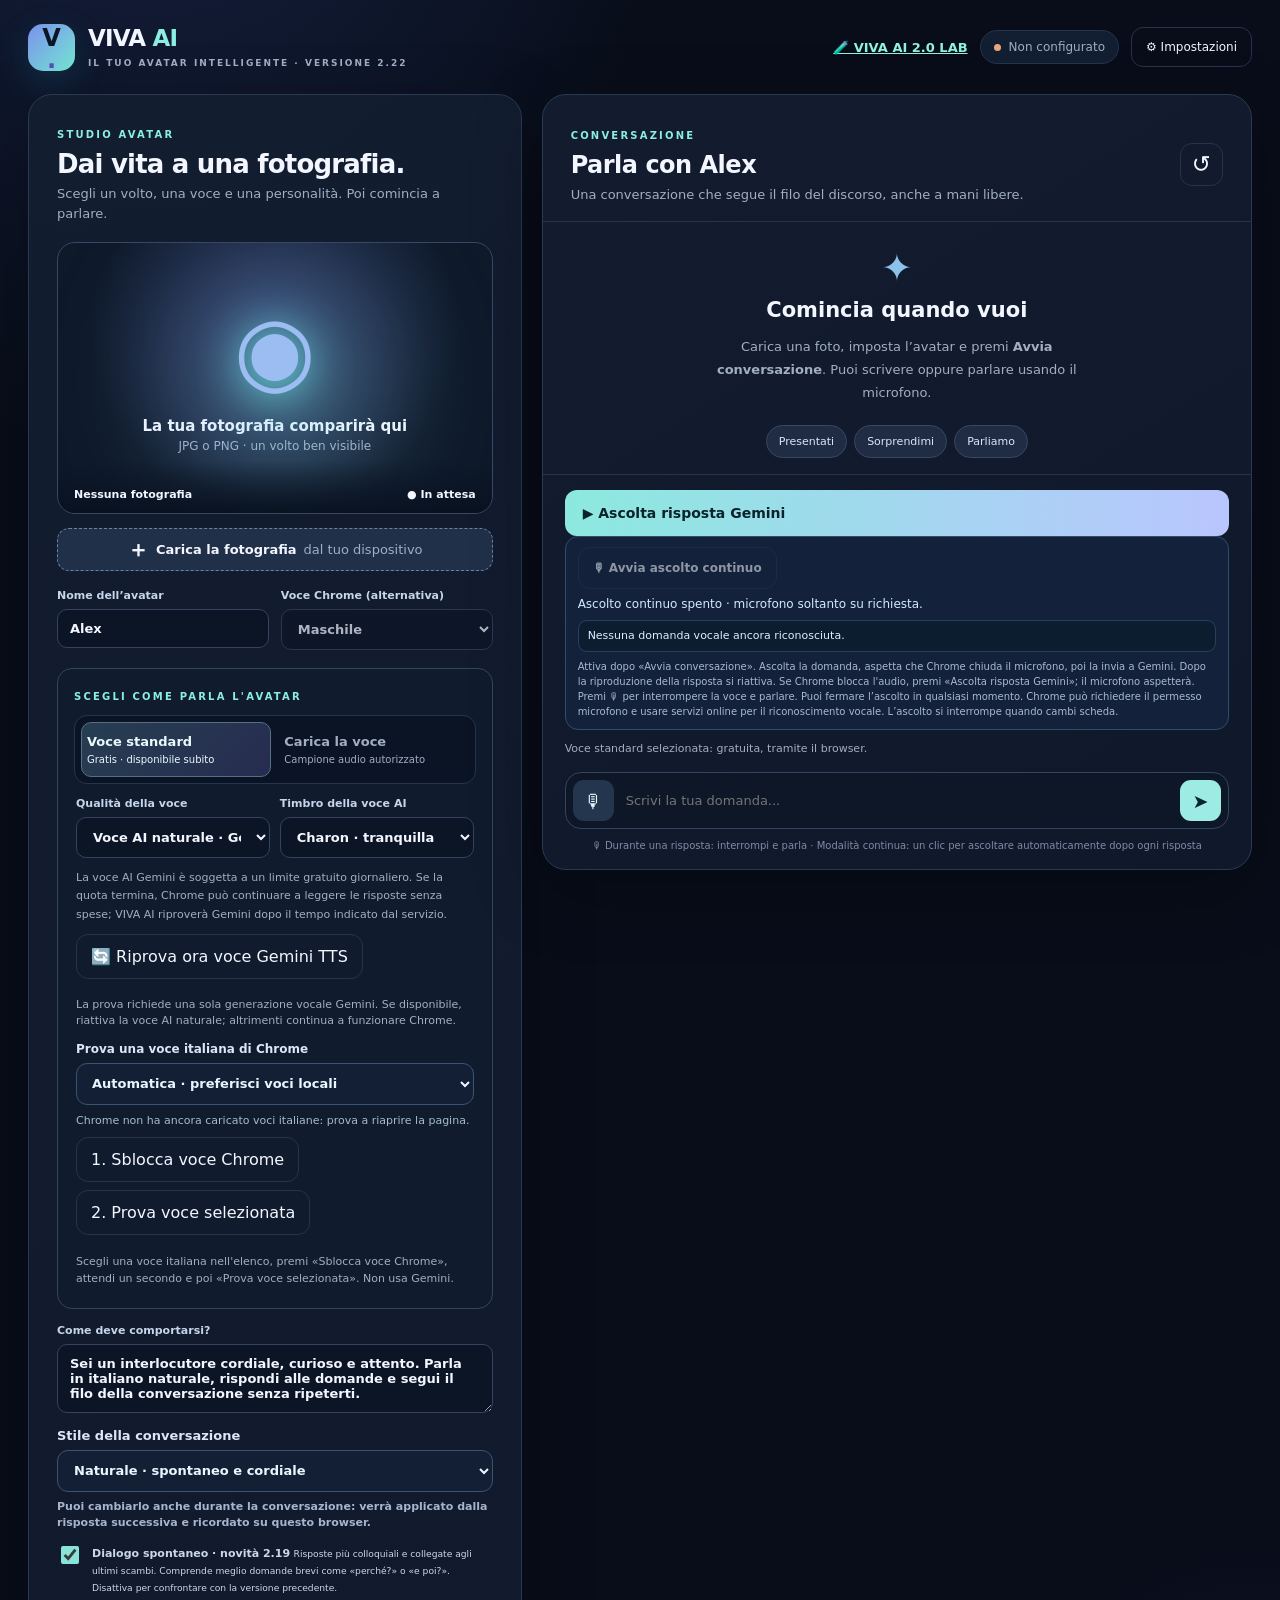
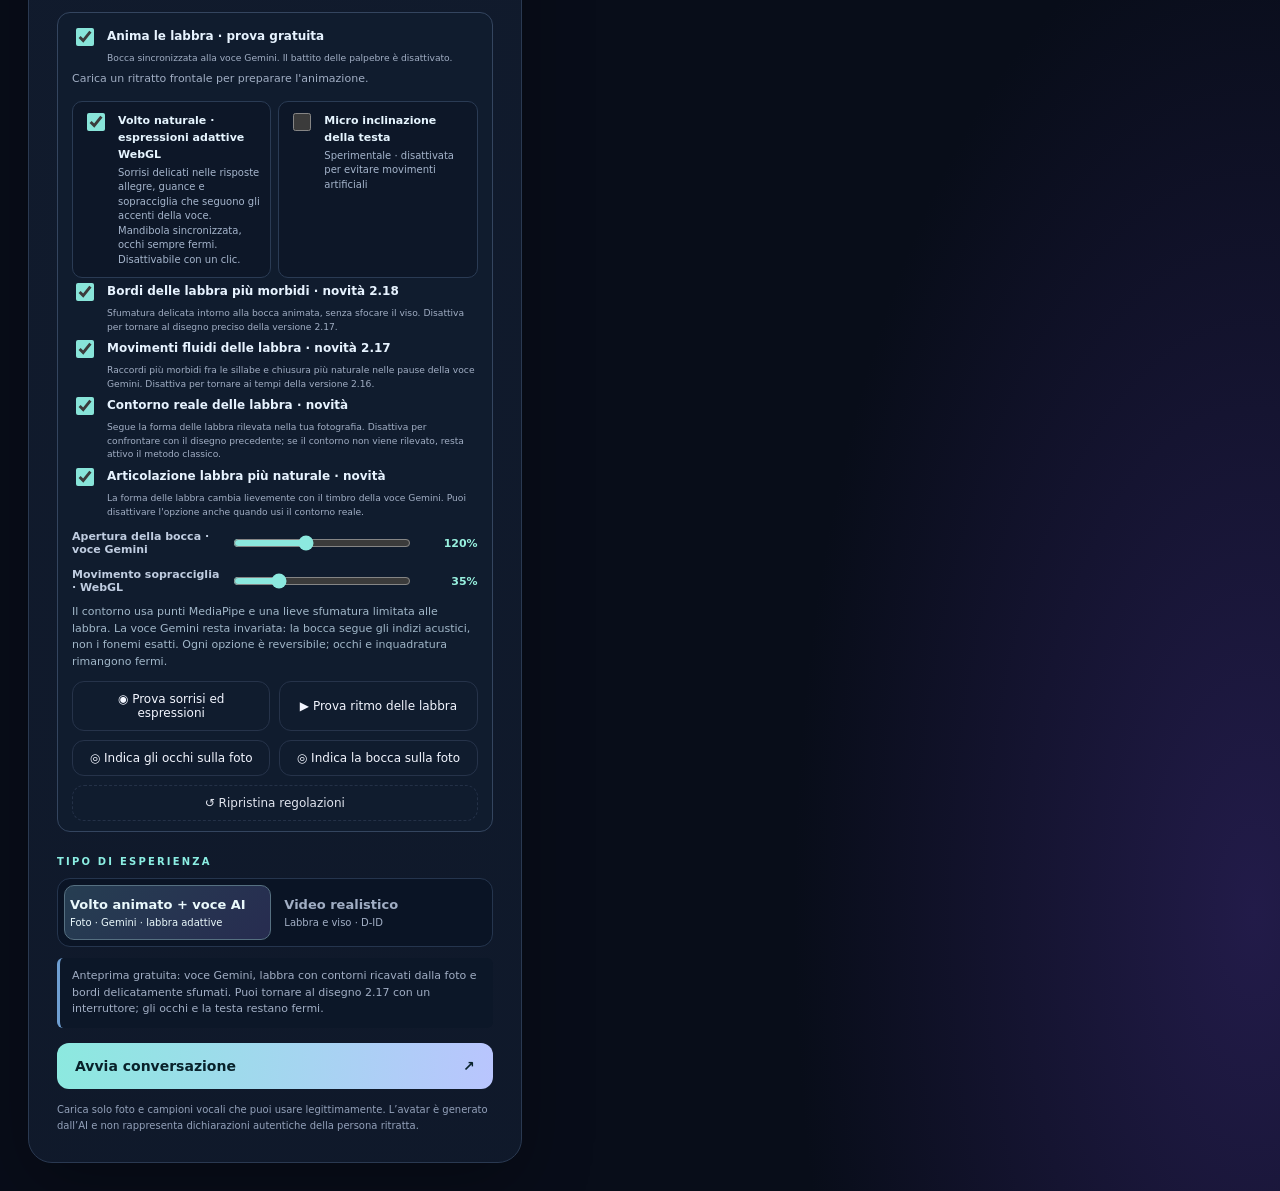
==== commit 9f59fd98: "VIVA AI 2.22: add unmistakable play Gemini response control and explain autoplay recovery" ====
--- a/index.html
+++ b/index.html
@@ -5,13 +5,13 @@
   <meta name="viewport" content="width=device-width,initial-scale=1">
   <meta name="theme-color" content="#0b1223">
   <meta name="description" content="VIVA AI: crea il tuo avatar da una fotografia e conversaci in italiano.">
-  <title>VIVA AI 2.21 · Il tuo avatar intelligente</title>
-  <link rel="stylesheet" href="styles.css?v=2210">
+  <title>VIVA AI 2.22 · Il tuo avatar intelligente</title>
+  <link rel="stylesheet" href="styles.css?v=2220">
 </head>
 <body>
   <div class="app-shell">
     <header class="topbar">
-      <div class="brand"><div class="brand-mark">V<span>·</span></div><div><b>VIVA<span> AI</span></b><small>IL TUO AVATAR INTELLIGENTE · VERSIONE 2.21</small></div></div>
+      <div class="brand"><div class="brand-mark">V<span>·</span></div><div><b>VIVA<span> AI</span></b><small>IL TUO AVATAR INTELLIGENTE · VERSIONE 2.22</small></div></div>
       <div class="top-right"><a href="./viva2.html?v=201" title="Apri il laboratorio sperimentale gratuito VIVA AI 2.0" style="color:#91f3df;font-weight:800;font-size:13px;white-space:nowrap">🧪 VIVA AI 2.0 LAB</a><span class="chip"><span class="dot"></span><span id="connection-label">Non configurato</span></span><button class="ghost compact" id="settings-button" type="button" aria-controls="settings-panel">⚙ Impostazioni</button></div>
     </header>
     <main class="workspace">
@@ -174,12 +174,16 @@
         <div class="chat-scroll" id="chat-scroll" role="log" aria-live="polite" aria-relevant="additions">
           <div class="intro-bubble"><div class="intro-icon">✦</div><h3>Comincia quando vuoi</h3><p>Carica una foto, imposta l’avatar e premi <b>Avvia conversazione</b>. Puoi scrivere oppure parlare usando il microfono.</p><div class="suggestions"><button type="button" data-prompt="Ciao! Presentati e dimmi cosa sai fare.">Presentati</button><button type="button" data-prompt="Raccontami una curiosità sorprendente.">Sorprendimi</button><button type="button" data-prompt="Facciamo una conversazione naturale in italiano.">Parliamo</button></div></div>
         </div>
-        <div class="chat-bottom"><audio id="generated-audio" controls hidden aria-label="Riproduci la risposta generata con la voce personalizzata"></audio>
+        <div class="chat-bottom"><audio id="generated-audio" controls hidden aria-label="Riproduci la voce generata da Gemini"></audio>
+          <div class="voice-playback-recovery">
+            <button id="play-gemini-audio" class="primary" type="button" hidden>▶ Ascolta risposta Gemini</button>
+            <div id="voice-playback-status" role="status" aria-live="polite"></div>
+          </div>
           <div class="handsfree-panel">
             <button id="handsfree-button" class="ghost" type="button" aria-pressed="false" disabled>🎙 Avvia ascolto continuo</button>
             <div id="handsfree-state" class="handsfree-state" role="status">Ascolto continuo spento · microfono soltanto su richiesta.</div>
             <div id="handsfree-last-heard" class="handsfree-last-heard" aria-live="polite">Nessuna domanda vocale ancora riconosciuta.</div>
-            <small>Attiva dopo «Avvia conversazione». Ascolta la domanda, aspetta che Chrome chiuda il microfono, poi la invia a Gemini. Dopo la risposta si riattiva. Premi 🎙 per interrompere la voce e parlare. Puoi fermare l’ascolto in qualsiasi momento. Chrome può richiedere il permesso microfono e usare servizi online per il riconoscimento vocale. L’ascolto si interrompe quando cambi scheda.</small>
+            <small>Attiva dopo «Avvia conversazione». Ascolta la domanda, aspetta che Chrome chiuda il microfono, poi la invia a Gemini. Dopo la riproduzione della risposta si riattiva. Se Chrome blocca l'audio, premi «Ascolta risposta Gemini»; il microfono aspetterà. Premi 🎙 per interrompere la voce e parlare. Puoi fermare l’ascolto in qualsiasi momento. Chrome può richiedere il permesso microfono e usare servizi online per il riconoscimento vocale. L’ascolto si interrompe quando cambi scheda.</small>
           </div>
           <div id="status-message" class="status-message" role="status">Configura Cloudflare nelle impostazioni per ottenere risposte AI.</div><form id="chat-form" class="composer"><button id="mic-button" type="button" aria-label="Parla al microfono" title="Premi e parla">🎙</button><input id="message-input" type="text" autocomplete="off" placeholder="Scrivi la tua domanda..." maxlength="2500"><button id="send-button" type="submit" aria-label="Invia messaggio">➤</button></form><p class="composer-help">🎙 Durante una risposta: interrompi e parla · Modalità continua: un clic per ascoltare automaticamente dopo ogni risposta</p></div>
       </section>
@@ -196,6 +200,6 @@
       <p class="fineprint">Il codice è conservato solo per questa sessione. Gemini serve per le risposte e la voce AI, D-ID è opzionale e può costare. La voce personalizzata richiede un servizio Chatterbox da collegare al Worker; nessun audio viene inviato prima di selezionare questa modalità e fare una domanda.</p>
     </section>
   </div>
-  <script type="module" src="app.js?v=2210"></script>
+  <script type="module" src="app.js?v=2220"></script>
 </body>
 </html>
--- a/styles.css
+++ b/styles.css
@@ -229,3 +229,6 @@
 .handsfree-panel button:disabled{opacity:.55;cursor:not-allowed}
 .handsfree-state{font-size:12px;color:#d4e9ff;line-height:1.35}
 .handsfree-panel small{font-size:10px;line-height:1.5;color:#a9b9d1}
+
+/* VIVA AI 2.21 — conferma visibile della domanda effettivamente riconosciuta */
+.handsfree-last-heard{min-height:22px;padding:7px 9px;border-radius:9px;background:#0c1d30;border:1px solid #29405d;color:#dceeff;font-size:11px;line-height:1.5;overflow-wrap:anywhere}
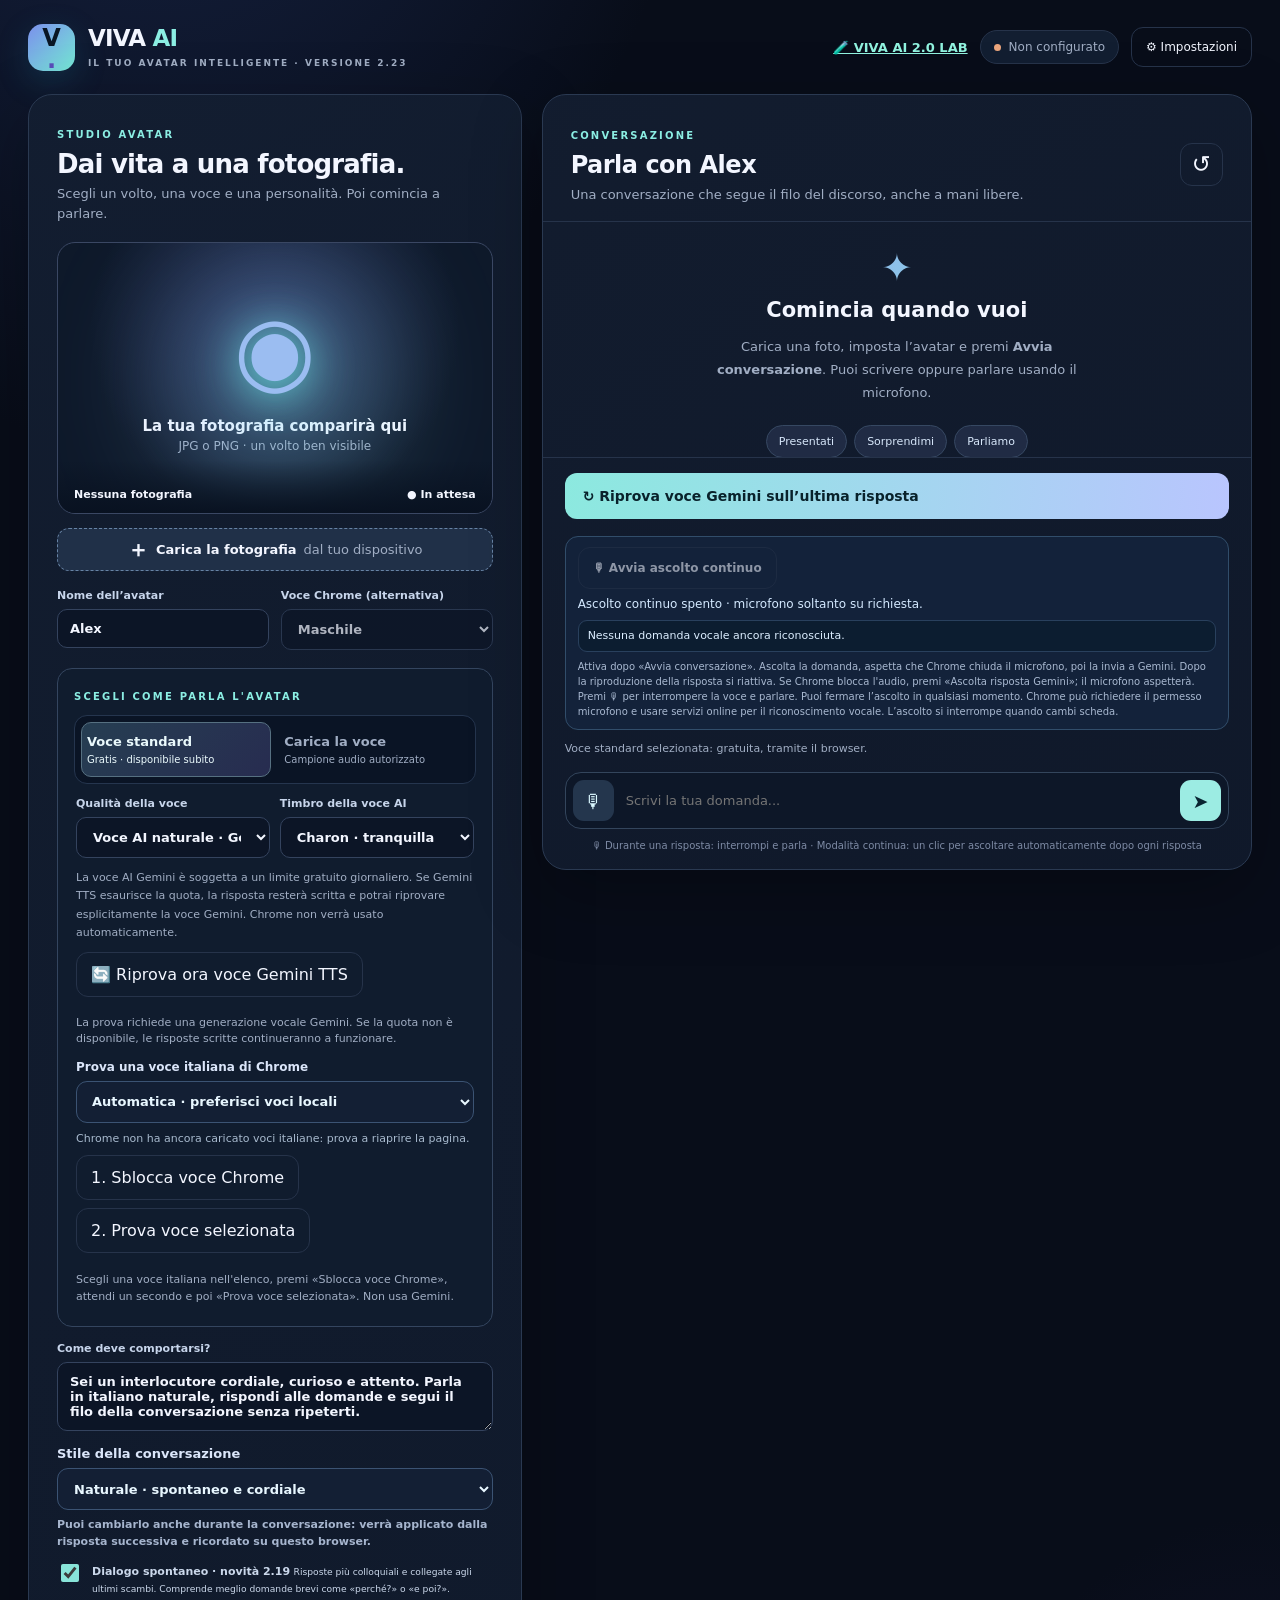
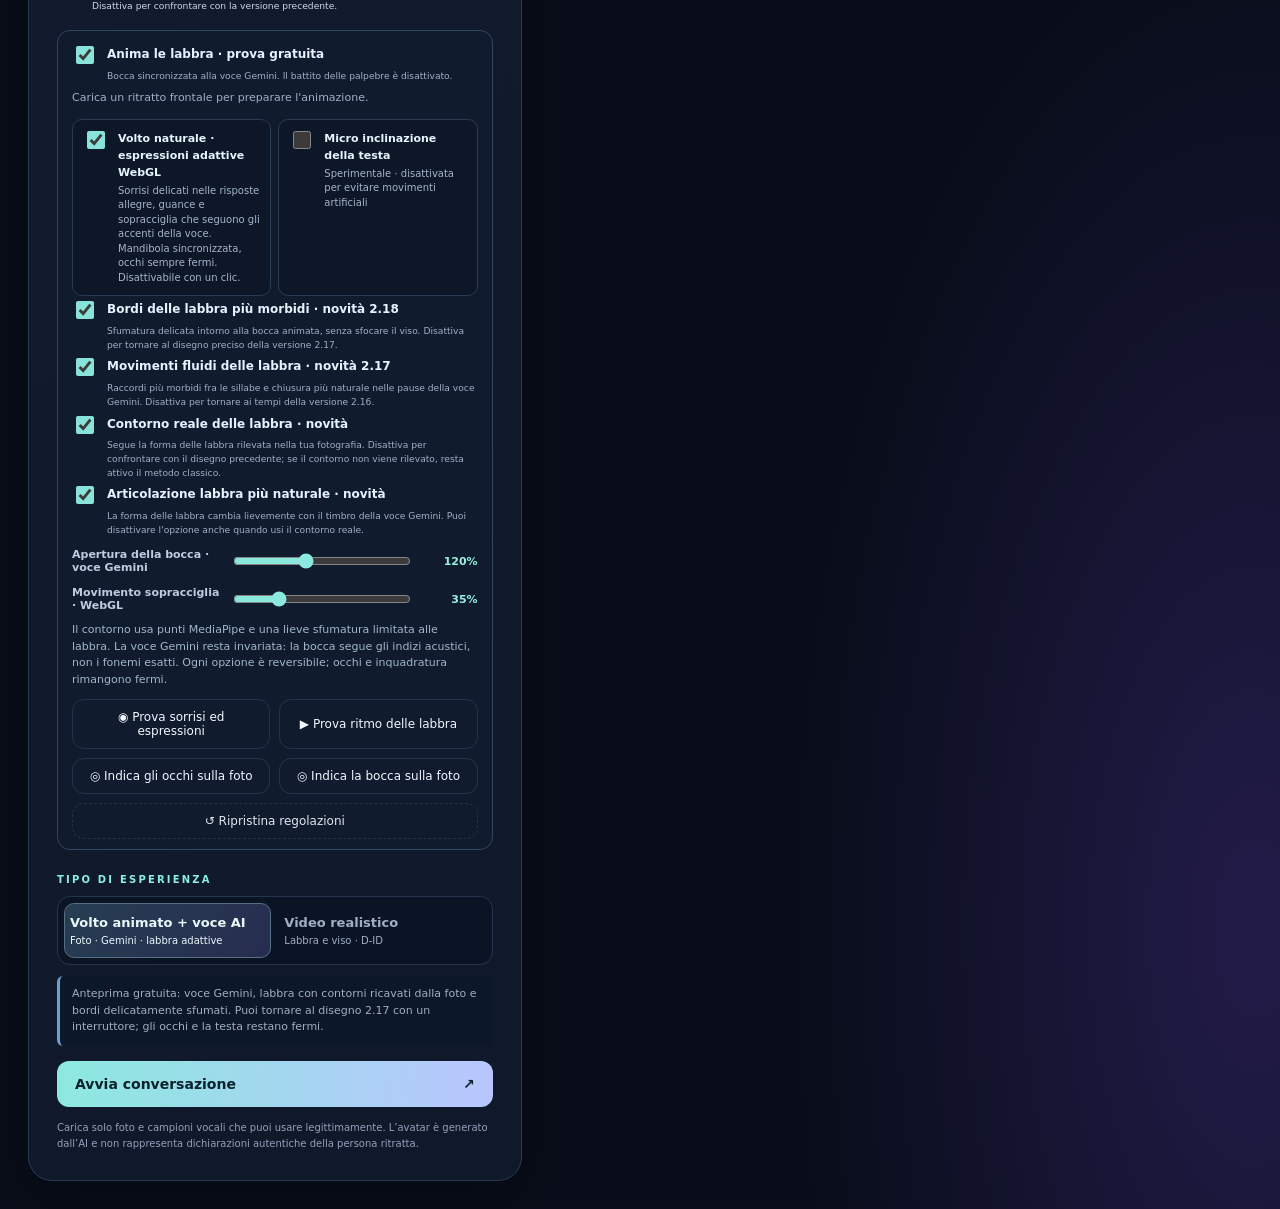
==== commit be0c172c: "VIVA AI 2.23: clear retry Gemini voice button and explain quota vs Chrome fallback" ====
--- a/index.html
+++ b/index.html
@@ -5,13 +5,13 @@
   <meta name="viewport" content="width=device-width,initial-scale=1">
   <meta name="theme-color" content="#0b1223">
   <meta name="description" content="VIVA AI: crea il tuo avatar da una fotografia e conversaci in italiano.">
-  <title>VIVA AI 2.22 · Il tuo avatar intelligente</title>
-  <link rel="stylesheet" href="styles.css?v=2220">
+  <title>VIVA AI 2.23 · Il tuo avatar intelligente</title>
+  <link rel="stylesheet" href="styles.css?v=2230">
 </head>
 <body>
   <div class="app-shell">
     <header class="topbar">
-      <div class="brand"><div class="brand-mark">V<span>·</span></div><div><b>VIVA<span> AI</span></b><small>IL TUO AVATAR INTELLIGENTE · VERSIONE 2.22</small></div></div>
+      <div class="brand"><div class="brand-mark">V<span>·</span></div><div><b>VIVA<span> AI</span></b><small>IL TUO AVATAR INTELLIGENTE · VERSIONE 2.23</small></div></div>
       <div class="top-right"><a href="./viva2.html?v=201" title="Apri il laboratorio sperimentale gratuito VIVA AI 2.0" style="color:#91f3df;font-weight:800;font-size:13px;white-space:nowrap">🧪 VIVA AI 2.0 LAB</a><span class="chip"><span class="dot"></span><span id="connection-label">Non configurato</span></span><button class="ghost compact" id="settings-button" type="button" aria-controls="settings-panel">⚙ Impostazioni</button></div>
     </header>
     <main class="workspace">
@@ -58,11 +58,11 @@
                 </select>
               </label>
             </div>
-            <div class="voice-help">La voce AI Gemini è soggetta a un limite gratuito giornaliero. Se la quota termina, Chrome può continuare a leggere le risposte senza spese; VIVA AI riproverà Gemini dopo il tempo indicato dal servizio.</div>
+            <div class="voice-help">La voce AI Gemini è soggetta a un limite gratuito giornaliero. Se Gemini TTS esaurisce la quota, la risposta resterà scritta e potrai riprovare esplicitamente la voce Gemini. Chrome non verrà usato automaticamente.</div>
             <div id="tts-quota-status" class="voice-help" role="status" aria-live="polite" hidden></div>
             <div class="gemini-tts-recheck">
               <button type="button" class="ghost" id="retry-gemini-tts">🔄 Riprova ora voce Gemini TTS</button>
-              <div id="gemini-tts-test-result" class="voice-help" role="status" aria-live="polite">La prova richiede una sola generazione vocale Gemini. Se disponibile, riattiva la voce AI naturale; altrimenti continua a funzionare Chrome.</div>
+              <div id="gemini-tts-test-result" class="voice-help" role="status" aria-live="polite">La prova richiede una generazione vocale Gemini. Se la quota non è disponibile, le risposte scritte continueranno a funzionare.</div>
             </div>
             <div class="chrome-voice-check">
               <label class="field" for="chrome-voice-choice">Prova una voce italiana di Chrome
@@ -168,7 +168,7 @@
       </section>
       <section class="chat-panel" aria-label="Conversazione">
         <div class="chat-header"><div><span class="eyebrow">CONVERSAZIONE</span><h2>Parla con <span id="chat-name">Alex</span></h2><p id="chat-subtitle">Una conversazione che segue il filo del discorso, anche a mani libere.</p></div><div class="chat-header-actions">
-          <button class="ghost" id="replay-voice" type="button" hidden title="Leggi nuovamente l’ultima risposta usando la voce Chrome">🔊 Riascolta risposta</button>
+          <button class="ghost" id="replay-voice" type="button" hidden title="Riascolta la risposta con il motore vocale selezionato">🔊 Riascolta risposta</button>
           <button class="ghost icon-button" id="clear-chat" title="Azzera la conversazione" type="button">↺</button>
         </div></div>
         <div class="chat-scroll" id="chat-scroll" role="log" aria-live="polite" aria-relevant="additions">
@@ -177,6 +177,8 @@
         <div class="chat-bottom"><audio id="generated-audio" controls hidden aria-label="Riproduci la voce generata da Gemini"></audio>
           <div class="voice-playback-recovery">
             <button id="play-gemini-audio" class="primary" type="button" hidden>▶ Ascolta risposta Gemini</button>
+            <button id="retry-last-gemini" class="primary" type="button" hidden>↻ Riprova voce Gemini sull’ultima risposta</button>
+            <div id="gemini-voice-issue" role="status" aria-live="polite"></div>
             <div id="voice-playback-status" role="status" aria-live="polite"></div>
           </div>
           <div class="handsfree-panel">
@@ -200,6 +202,6 @@
       <p class="fineprint">Il codice è conservato solo per questa sessione. Gemini serve per le risposte e la voce AI, D-ID è opzionale e può costare. La voce personalizzata richiede un servizio Chatterbox da collegare al Worker; nessun audio viene inviato prima di selezionare questa modalità e fare una domanda.</p>
     </section>
   </div>
-  <script type="module" src="app.js?v=2220"></script>
+  <script type="module" src="app.js?v=2230"></script>
 </body>
 </html>
--- a/styles.css
+++ b/styles.css
@@ -232,3 +232,10 @@
 
 /* VIVA AI 2.21 — conferma visibile della domanda effettivamente riconosciuta */
 .handsfree-last-heard{min-height:22px;padding:7px 9px;border-radius:9px;background:#0c1d30;border:1px solid #29405d;color:#dceeff;font-size:11px;line-height:1.5;overflow-wrap:anywhere}
+
+/* VIVA AI 2.22 — la voce Gemini deve poter essere avviata con un clic reale se Chrome blocca autoplay */
+.voice-playback-recovery{display:grid;gap:7px;margin-bottom:10px}
+.voice-playback-recovery #play-gemini-audio{width:100%;min-height:48px;text-align:center;white-space:normal;font-size:14px;font-weight:800}
+.voice-playback-recovery #play-gemini-audio[hidden]{display:none!important}
+.voice-playback-recovery #voice-playback-status{font-size:11px;line-height:1.5;color:#ffdbb6;overflow-wrap:anywhere}
+.voice-playback-recovery #voice-playback-status:empty{display:none}
